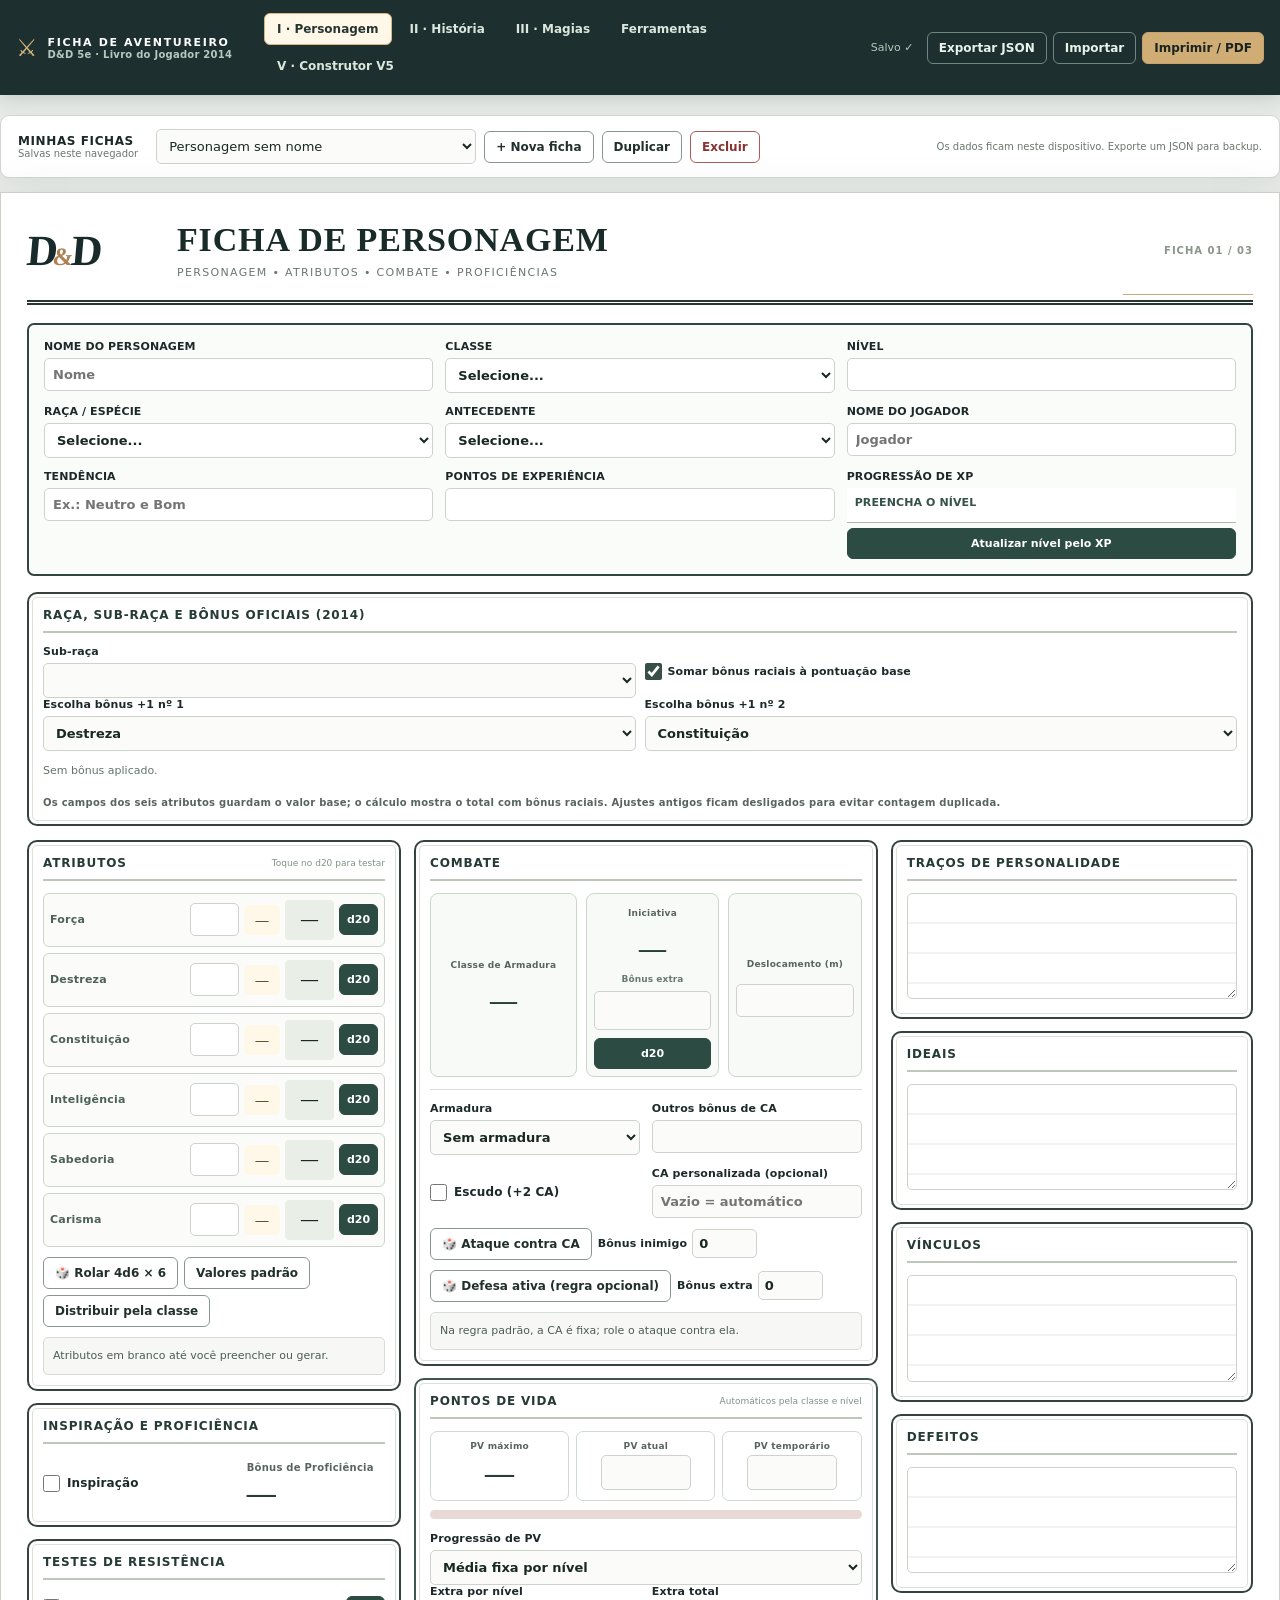
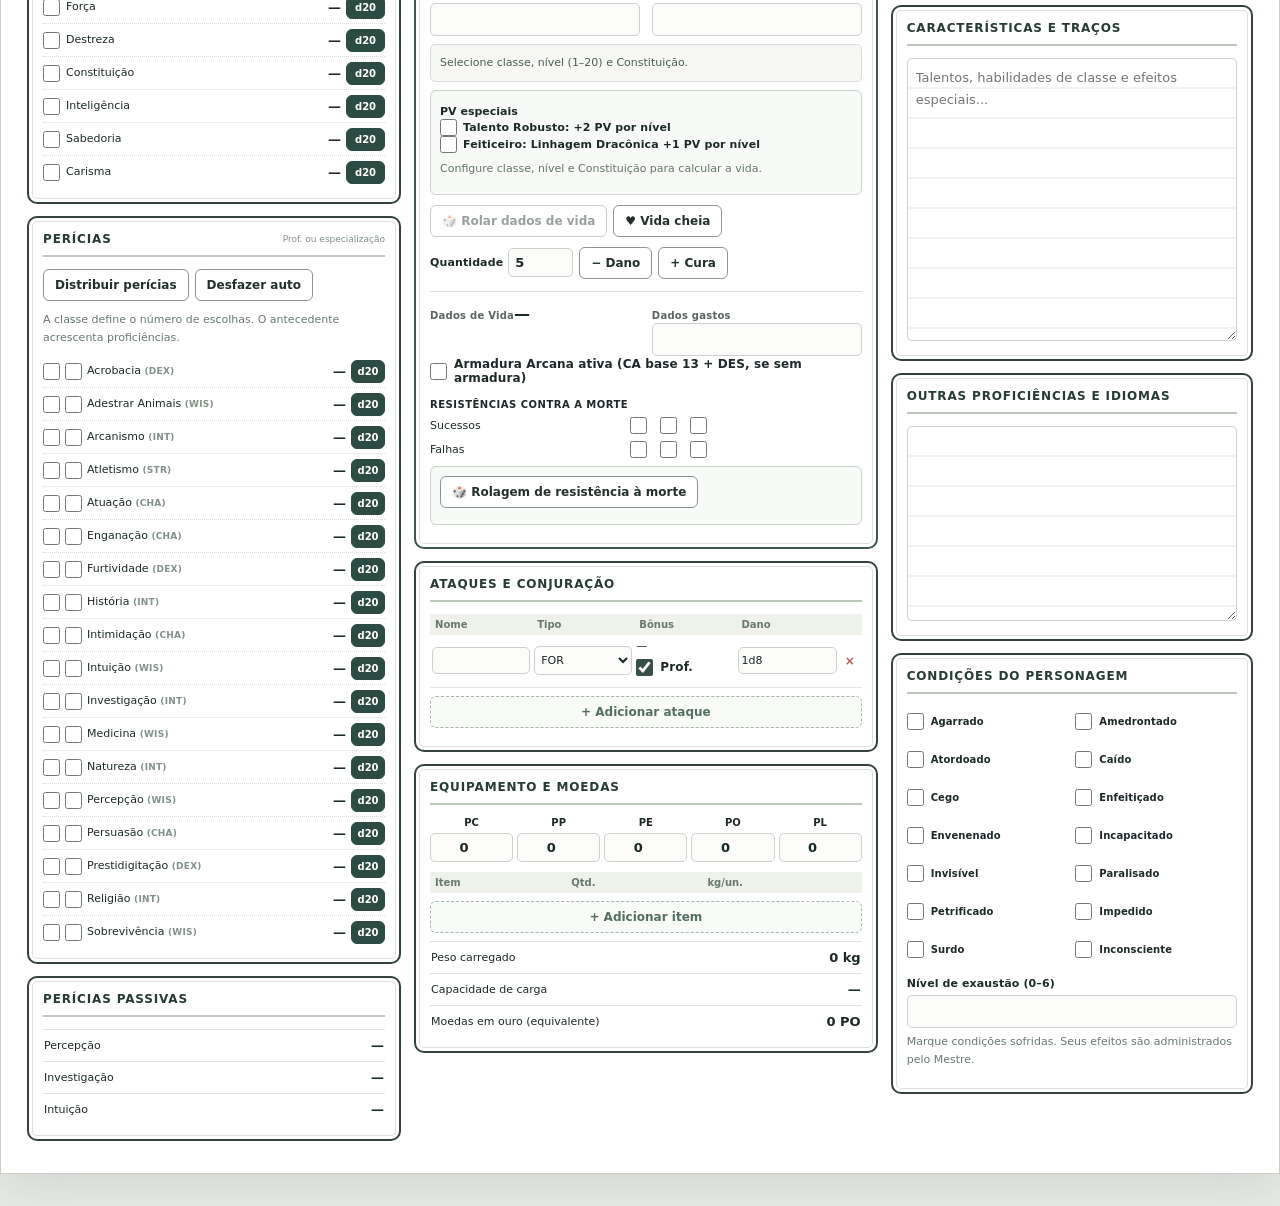
==== src/index.html @ d46cecc3 "feat(v5): integrate ten feature panels into existing 5e sheet" ====
<!doctype html>
<html lang="pt-BR">
<head>
<meta charset="utf-8"><meta name="viewport" content="width=device-width,initial-scale=1">
<meta name="theme-color" content="#1b2728"><title>Ficha D&D 5e · Edição Automática</title>
<link rel="stylesheet" href="style.css">
</head>
<body>
<header class="topbar no-print">
 <div class="brand"><span class="brand-mark">⚔</span><div><strong>FICHA DE AVENTUREIRO</strong><small>D&D 5e · Livro do Jogador 2014</small></div></div>
 <nav class="topnav" aria-label="Páginas da ficha"><button class="tab active" data-tab="sheet">I · Personagem</button><button class="tab" data-tab="story">II · História</button><button class="tab" data-tab="spells">III · Magias</button><button class="tab" data-tab="tools">Ferramentas</button></nav>
 <div class="toolbar"><span id="saveStatus" aria-live="polite">Pronto</span><button id="btnExport" class="outline">Exportar JSON</button><button id="btnImport" class="outline">Importar</button><button id="btnPrint" class="solid">Imprimir / PDF</button><input type="file" id="importFile" hidden accept=".json,application/json"></div>
</header>
<main>
<section class="workspace no-print" aria-label="Biblioteca de fichas">
 <div class="workspace-label"><b>MINHAS FICHAS</b><span>Salvas neste navegador</span></div>
 <select id="characterSelect" aria-label="Escolher personagem"></select>
 <button id="btnNew">+ Nova ficha</button><button id="btnDuplicate">Duplicar</button><button id="btnDelete" class="danger">Excluir</button>
 <span class="workspace-tip">Os dados ficam neste dispositivo. Exporte um JSON para backup.</span>
</section>
<section id="sheet" class="sheet-page active" aria-label="Ficha de personagem">
 <div class="sheet-heading"><div class="emblem">D<span>&</span>D</div><div class="heading-text"><h1>Ficha de Personagem</h1><p>Personagem • Atributos • Combate • Proficiências</p></div><div class="serial">FICHA 01 / 03</div></div>
 <div class="identity grid-3">
  <label>Nome do personagem<input data-field="name" id="name" placeholder="Nome"></label><label>Classe<select data-field="className" id="className"></select></label><label>Nível<input type="number" data-field="level" id="level" min="1" max="20"></label>
  <label>Raça / espécie<select data-field="race" id="race"></select></label><label>Antecedente<select data-field="background" id="background"></select></label><label>Nome do jogador<input data-field="player" id="player" placeholder="Jogador"></label>
  <label>Tendência<input data-field="alignment" id="alignment" placeholder="Ex.: Neutro e Bom"></label><label>Pontos de experiência<input type="number" id="xp" min="0" data-field="xp"></label><label>Progressão de XP<div class="readout" id="xpNext">—</div></label>
 </div>
 <div class="sheet-grid">
  <div class="sheet-col">
   <article class="panel"><h2>Atributos <span class="hint">Toque no d20 para testar</span></h2><div id="abilityList" class="abilities"></div>
    <div class="mini-tools"><button id="rollAll">🎲 Rolar 4d6 × 6</button><button id="standardArray">Valores padrão</button><button id="assignRolled">Distribuir pela classe</button></div>
    <div id="rolledResults" class="results" aria-live="polite">Atributos em branco até você preencher ou gerar.</div>
   </article>
   <article class="panel"><h2>Inspiração e Proficiência</h2><div class="inline-cards"><label class="checkbox-label"><input type="checkbox" id="inspiration" data-field="inspiration"> Inspiração</label><div><small>Bônus de Proficiência</small><output id="profBonus" class="big-num">—</output></div></div></article>
   <article class="panel"><h2>Testes de Resistência</h2><div id="saves" class="rows-list"></div></article>
   <article class="panel"><h2>Perícias <span class="hint">Prof. ou especialização</span></h2><div class="mini-tools"><button id="autoSkills">Distribuir perícias</button><button id="clearAutoSkills">Desfazer auto</button></div><p id="skillFeedback" class="helper">A classe define o número de escolhas. O antecedente acrescenta proficiências.</p><div id="skills" class="rows-list"></div></article>
   <article class="panel"><h2>Perícias Passivas</h2><div class="metric-line"><span>Percepção</span><strong id="passPerception">—</strong></div><div class="metric-line"><span>Investigação</span><strong id="passInvestigation">—</strong></div><div class="metric-line"><span>Intuição</span><strong id="passInsight">—</strong></div></article>
  </div>
  <div class="sheet-col">
   <article class="panel"><h2>Combate</h2><div class="combat-top"><div><small>Classe de Armadura</small><output id="acValue" class="hex-val">—</output></div><div><small>Iniciativa</small><output id="initiative" class="hex-val">—</output><label class="helper">Bônus extra<input type="number" id="initiativeExtra" data-field="initiativeExtra" value="0"></label><button class="tiny" id="rollInitiative">d20</button></div><div><small>Deslocamento (m)</small><input type="number" min="0" step="0.5" data-field="speed" id="speed"></div></div>
    <div class="divider"></div><div class="grid-2"><label>Armadura<select data-field="armor" id="armor"></select></label><label>Outros bônus de CA<input data-field="acExtra" id="acExtra" type="number"></label><label class="checkbox-label"><input type="checkbox" data-field="shield" id="shield"> Escudo (+2 CA)</label><label>CA personalizada (opcional)<input type="number" data-field="acOverride" id="acOverride" placeholder="Vazio = automático"></label></div>
    <div class="mini-tools"><button id="rollEnemyAttack">🎲 Ataque contra CA</button><label class="inline-field">Bônus inimigo<input id="enemyBonus" type="number" value="0"></label></div><div class="mini-tools"><button id="rollDefense">🎲 Defesa ativa (regra opcional)</button><label class="inline-field">Bônus extra<input id="defenseExtra" type="number" value="0"></label></div><div id="acResult" class="results">Na regra padrão, a CA é fixa; role o ataque contra ela.</div>
   </article>
   <article class="panel hp-panel"><h2>Pontos de Vida <span class="hint">Automáticos pela classe e nível</span></h2><div class="hp-grid"><div><small>PV máximo</small><output id="hpMax" class="big-num">—</output></div><div><small>PV atual</small><input data-field="hpCurrent" type="number" id="hpCurrent" min="0" class="big-input"></div><div><small>PV temporário</small><input data-field="hpTemp" type="number" id="hpTemp" min="0" class="big-input"></div></div><div class="hp-track"><div id="hpBar"></div></div>
    <label>Progressão de PV<select data-field="hpMethod" id="hpMethod"><option value="average">Média fixa por nível</option><option value="rolled">Rolagens dos Dados de Vida por nível</option></select></label><div class="grid-2"><label>Extra por nível<input type="number" data-field="hpPerLevel" id="hpPerLevel"></label><label>Extra total<input type="number" data-field="hpExtra" id="hpExtra"></label></div>
    <div id="hpFormula" class="results">Defina classe, nível e Constituição.</div><div class="mini-tools"><button id="rollHp">🎲 Rolar dados de vida</button><button id="restoreHp">♥ Vida cheia</button></div>
    <div class="mini-tools"><label class="inline-field">Quantidade<input id="damageAmount" type="number" min="1" value="5"></label><button id="damageBtn">− Dano</button><button id="healBtn">+ Cura</button></div>
    <div class="divider"></div><div class="grid-2"><div><small>Dados de Vida</small><strong id="hitDice">—</strong></div><div><small>Dados gastos</small><input data-field="hitDiceSpent" id="hitDiceSpent" type="number" min="0"></div></div>
    <label class="checkbox-label"><input id="mageArmor" type="checkbox" data-field="mageArmor"> Armadura Arcana ativa (CA base 13 + DES, se sem armadura)</label><h3>Resistências contra a morte</h3><div class="death-wrap"><span>Sucessos</span><div id="deathSuccess"></div><span>Falhas</span><div id="deathFailure"></div></div>
   </article>
   <article class="panel"><h2>Ataques e Conjuração</h2><table class="data-table"><thead><tr><th>Nome</th><th>Tipo</th><th>Bônus</th><th>Dano</th><th></th></tr></thead><tbody id="attacksBody"></tbody></table><button id="addAttack" class="add-row">+ Adicionar ataque</button></article>
   <article class="panel"><h2>Equipamento e Moedas</h2><div class="currency-grid" id="currencyFields"></div><table class="data-table"><thead><tr><th>Item</th><th>Qtd.</th><th>kg/un.</th><th></th></tr></thead><tbody id="itemsBody"></tbody></table><button id="addItem" class="add-row">+ Adicionar item</button><div class="metric-line"><span>Peso carregado</span><strong id="weightSummary">—</strong></div><div class="metric-line"><span>Capacidade de carga</span><strong id="carrySummary">—</strong></div><div class="metric-line"><span>Moedas em ouro (equivalente)</span><strong id="coinSummary">—</strong></div></article>
  </div>
  <div class="sheet-col">
   <article class="panel"><h2>Traços de Personalidade</h2><textarea rows="4" data-field="personality" id="personality"></textarea></article>
   <article class="panel"><h2>Ideais</h2><textarea rows="4" data-field="ideals" id="ideals"></textarea></article>
   <article class="panel"><h2>Vínculos</h2><textarea rows="4" data-field="bonds" id="bonds"></textarea></article>
   <article class="panel"><h2>Defeitos</h2><textarea rows="4" data-field="flaws" id="flaws"></textarea></article>
   <article class="panel"><h2>Características e Traços</h2><textarea data-field="traits" id="traits" rows="12" placeholder="Talentos, habilidades de classe e efeitos especiais..."></textarea></article>
   <article class="panel"><h2>Outras Proficiências e Idiomas</h2><textarea data-field="otherProfs" id="otherProfs" rows="8"></textarea></article>
   <article class="panel"><h2>Condições do Personagem</h2><div id="conditionList" class="conditions"></div><label>Nível de exaustão (0–6)<input type="number" id="exhaustion" data-field="exhaustion" min="0" max="6"></label><p class="helper">Marque condições sofridas. Seus efeitos são administrados pelo Mestre.</p></article>
  </div>
 </div>
</section>
<section id="story" class="sheet-page" aria-label="História e aparência"><div class="sheet-heading"><div class="emblem">D<span>&</span>D</div><div class="heading-text"><h1>História do Personagem</h1><p>Segunda página da ficha • Identidade e trajetória</p></div><div class="serial">FICHA 02 / 03</div></div><div class="grid-3 identity"><label>Idade<input data-field="age"></label><label>Altura<input data-field="height"></label><label>Peso<input data-field="weight"></label><label>Olhos<input data-field="eyes"></label><label>Pele<input data-field="skin"></label><label>Cabelo<input data-field="hair"></label></div><div class="story-grid"><article class="panel"><h2>Aparência</h2><textarea rows="13" data-field="appearance" placeholder="Descreva seu personagem..."></textarea></article><article class="panel"><h2>Aliados e Organizações</h2><textarea rows="13" data-field="allies"></textarea></article><article class="panel wide"><h2>História do Personagem</h2><textarea rows="15" data-field="history"></textarea></article><article class="panel"><h2>Características Adicionais</h2><textarea rows="12" data-field="features"></textarea></article><article class="panel"><h2>Tesouros e Objetivos</h2><textarea rows="12" data-field="treasure"></textarea></article></div></section>
<section id="spells" class="sheet-page" aria-label="Magias"><div class="sheet-heading"><div class="emblem">D<span>&</span>D</div><div class="heading-text"><h1>Ficha de Conjuração</h1><p>Terceira página • Truques e magias de níveis 1 a 9</p></div><div class="serial">FICHA 03 / 03</div></div><article class="panel"><div class="spell-info"><label>Classe conjuradora<select data-field="castClass" id="castClass"></select></label><label>Atributo de conjuração<select data-field="castAbility" id="castAbility"><option value="">Selecione...</option><option value="int">Inteligência</option><option value="wis">Sabedoria</option><option value="cha">Carisma</option></select></label><div><small>CD de resistência</small><output id="spellDC" class="big-num">—</output></div><div><small>Bônus de ataque mágico</small><output id="spellAttack" class="big-num">—</output></div><label>Progressão de espaços<select id="spellProgression" data-field="spellProgression"><option value="auto">Automática</option><option value="full">Conjurador completo</option><option value="half">Meio conjurador</option><option value="third">Um terço</option><option value="pact">Pacto (bruxo)</option><option value="none">Sem espaços</option></select></label></div><p class="helper" id="spellNote">Os espaços são calculados conforme a classe escolhida. Multiclasse requer ajustes do Mestre.</p></article><div id="spellList" class="spells-grid"></div><article class="panel no-break"><h2>Mana opcional (regra da mesa)</h2><p class="helper">O D&D 5e padrão usa espaços de magia, não mana. Este controle não modifica os espaços acima.</p><div class="grid-3"><label>Mana máxima<input type="number" data-field="manaMax" id="manaMax" min="0"></label><label>Mana gasta<input type="number" data-field="manaUsed" id="manaUsed" min="0"></label><div><small>Restante</small><output id="manaLeft" class="big-num">—</output></div></div></article></section>
<section id="tools" class="sheet-page tools-page" aria-label="Ferramentas"><div class="sheet-heading"><div class="emblem">D<span>&</span>D</div><div class="heading-text"><h1>Ferramentas da Mesa</h1><p>Criação, descansos, rolagens e utilidades</p></div><div class="serial">EXTRAS</div></div><div class="story-grid"><article class="panel"><h2>Distribuição por 27 Pontos <span class="new-tag">NOVO</span></h2><p class="helper">Valores entre 8 e 15, antes dos aumentos raciais. Distribua 27 pontos e aplique na ficha.</p><div id="pointBuy" class="pointbuy-grid"></div><div class="metric-line"><span>Pontos restantes</span><strong id="pointRemaining">27</strong></div><div class="mini-tools"><button id="pointApply">Aplicar atributos</button><button id="pointReset">Reiniciar distribuição</button></div><div id="pointFeedback" class="results">Escolha os valores antes de aplicar.</div></article>
 <article class="panel"><h2>Descansos <span class="new-tag">NOVO</span></h2><p class="helper">Descanso curto: gaste dados de vida para recuperar PV. Descanso longo: restaura PV, recupera até metade dos dados de vida (mín. 1) e espaços de magia.</p><label>Dados de vida a gastar no descanso curto<input id="restDiceCount" type="number" min="1" value="1"></label><div class="mini-tools"><button id="shortRest">Descanso curto</button><button id="longRest">Descanso longo</button></div><div class="results" id="restResult">Sem descanso registrado.</div></article>
 <article class="panel"><h2>Rolador de Dados</h2><label>Expressão (ex.: 2d8+3, 4d6kh3, 1d20-1)<input id="diceInput" value="1d20" placeholder="2d6+3"></label><div class="mini-tools"><button id="rollDice">🎲 Rolar</button><button id="clearLog">Limpar histórico</button></div><div class="results" id="diceResult">Faça uma rolagem.</div><div id="rollLog" class="roll-log"></div></article>
 <article class="panel"><h2>Controle de Recursos</h2><p class="helper">Controle manual de recursos próprios da classe, como fúria, pontos de ki ou dados de superioridade.</p><label>Nome do recurso<input data-field="resourceName" placeholder="Ex.: Fúria"></label><div class="grid-2"><label>Máximo<input type="number" min="0" data-field="resourceMax"></label><label>Usados<input type="number" min="0" data-field="resourceUsed"></label></div><div class="metric-line"><span>Restante</span><strong id="resourceRemaining">—</strong></div></article>
 <article class="panel"><h2>Ferramentas do Mestre</h2><p class="helper">Gerador simples de NPC e estimativa de encontros; não substitui as tabelas oficiais de XP ajustada.</p><button id="genNpc">Gerar NPC</button><div id="npcResult" class="results">Um personagem aleatório aparecerá aqui.</div><div class="grid-3"><label>Nível médio<input type="number" id="partyLevel" min="1" max="20"></label><label>Personagens<input type="number" id="partySize" min="1"></label><label>XP dos monstros<input type="number" id="encXP" min="0"></label></div><button id="estimateEncounter">Estimativa simples</button><div id="encResult" class="results">Preencha os dados do encontro.</div></article>
 <article class="panel"><h2>Ajuda, Arquivos e Segurança</h2><p class="helper">Sem servidor, cadastro ou chaves de API. Salve o arquivo HTML e abra em qualquer navegador. Faça backup em JSON, pois dados locais podem ser apagados pelo navegador.</p><button id="resetCurrent" class="danger">Limpar ficha atual</button><div class="results" id="helpStatus">Compatível com arquivo JSON antigo quando possível; revise os campos importados.</div></article></div></section>
</main>
<div class="toast" id="toast" aria-live="polite"></div>
<script src="rules2014.js"></script>
<script src="app.js"></script>
<script src="v5.js"></script>
</body>
</html>
---- src/style.css ----
:root{--ink:#1d2929;--muted:#677472;--gold:#c6a879;--border:#c9cfcb;--paper:#fff;--background:#e7eae6;--accent:#263f3b;--red:#873f3a;--radius:8px}
*{box-sizing:border-box}html{font-family:system-ui,-apple-system,"Segoe UI",sans-serif;color:var(--ink);scroll-behavior:smooth}body{margin:0;background:var(--background)}button,input,select,textarea{font:inherit}button{cursor:pointer;transition:background .15s,transform .1s;border:1px solid #8b9691;background:#fff;color:#22302d;border-radius:6px;padding:8px 11px;font-size:12px;font-weight:700}button:hover{background:#f1f5ee}button:active{transform:scale(.98)}button:focus-visible,input:focus-visible,select:focus-visible,textarea:focus-visible{outline:2px solid #bb8848;outline-offset:1px}button:disabled{opacity:.45;cursor:not-allowed}.danger{border-color:#aa5c5b;color:#863432}.danger:hover{background:#f9e8e6}.solid{background:#d0ad74;border-color:#c6a36d;color:#182322}.solid:hover{background:#e5c18e}.outline{background:transparent;color:#e8f3ea;border-color:#718681}.outline:hover{background:#425650}input,select,textarea{border:1px solid #cdd3cc;border-radius:5px;background:#fbfcfa;color:#192823;padding:8px;min-width:0;width:100%;font-size:13px}input[type=checkbox]{width:17px;height:17px;accent-color:#384e47;margin:0;flex:none}input[type=number]{font-variant-numeric:tabular-nums}textarea{resize:vertical;line-height:1.7;background:repeating-linear-gradient(to bottom,#fff,#fff 28px,#e5e8e3 29px,#fff 30px)}label{display:flex;flex-direction:column;gap:5px;font-size:11px;font-weight:800;letter-spacing:.01em;min-width:0}small{font:600 10px system-ui;letter-spacing:.025em;color:#59645f}.topbar{background:#1d302f;display:flex;align-items:center;flex-wrap:wrap;gap:12px 18px;color:#fff;padding:13px max(16px,calc((100vw - 1520px)/2));box-shadow:0 4px 18px #1d302f29}.brand{display:flex;align-items:center;gap:10px;min-width:230px}.brand-mark{font-size:24px;color:#d4b57c}.brand strong{display:block;font-size:11px;letter-spacing:.15em}.brand small{color:#b7c7c0;font-size:10px;display:block}.topnav{display:flex;flex-wrap:wrap;gap:5px;flex:1}.topnav button{color:#dce7dd;border:1px solid transparent;background:transparent;padding:8px 12px;font-size:12px}.topnav button:hover{background:#3b5149}.topnav button.active{background:#fff8e9;color:#263531;border-color:#d8b581}.toolbar{display:flex;align-items:center;gap:6px;flex-wrap:wrap}.toolbar #saveStatus{font:11px system-ui;color:#b7cabe;padding-right:4px;min-width:50px}.workspace{margin:20px auto 14px;padding:13px 17px;max-width:1490px;display:flex;align-items:center;flex-wrap:wrap;gap:8px;background:#fff;border:1px solid #d1d6d0;border-radius:9px;box-shadow:0 3px 12px #22302a0a}.workspace-label{display:flex;flex-direction:column;margin-right:10px}.workspace-label b{font-size:12px;letter-spacing:.05em}.workspace-label span,.workspace-tip{color:#6a776e;font-size:10px}.workspace select{width:auto;min-width:190px;max-width:320px;flex:1}.workspace-tip{margin-left:auto}.sheet-page{display:none;max-width:1490px;margin:0 auto 32px;padding:24px 26px 32px;background:var(--paper);border:1px solid #cbd0c8;box-shadow:0 10px 45px #32443720;min-height:720px}.sheet-page.active{display:block}.sheet-heading{display:flex;align-items:center;gap:18px;border-bottom:5px double #283731;padding:1px 0 18px;margin-bottom:18px;min-height:88px;position:relative}.sheet-heading:after{content:'';position:absolute;right:0;bottom:5px;width:130px;height:1px;background:#c2aa7f}.emblem{font-family:Georgia,serif;min-width:132px;color:#182b2a;font-weight:900;font-size:43px;line-height:1;letter-spacing:-.11em;transform:skew(-5deg)}.emblem span{color:#ad8152;font-size:25px;margin-right:2px}.heading-text{flex:1}.sheet-heading h1{font:800 clamp(22px,2.9vw,34px)/1.1 Georgia,serif;color:#192b28;text-transform:uppercase;letter-spacing:.025em;margin:0}.sheet-heading p{font-size:11px;letter-spacing:.12em;text-transform:uppercase;color:#6c776f;margin:7px 0 0}.serial{color:#8a958b;font:800 10px system-ui;letter-spacing:.1em}.grid-2,.grid-3{display:grid;gap:12px;grid-template-columns:repeat(2,minmax(0,1fr))}.grid-3{grid-template-columns:repeat(3,minmax(0,1fr))}.identity{padding:15px;border:2px solid #334541;border-radius:7px;background:#fafcf9;margin-bottom:16px;grid-auto-rows:auto}.identity label{font-weight:800;text-transform:uppercase}.identity input,.identity select{background:#fff}.readout{min-height:35px;padding:8px;color:#36514a;border-bottom:1px solid #a9b9aa;background:#fff;font-weight:650}.sheet-grid{display:grid;grid-template-columns:minmax(0,.96fr) minmax(0,1.19fr) minmax(0,.93fr);gap:13px;align-items:start}.sheet-col{display:flex;flex-direction:column;gap:12px;min-width:0}.panel{border:2px solid #35423e;border-radius:10px;padding:14px;min-width:0;background:#fff;box-shadow:inset 0 0 0 3px #fff,inset 0 0 0 4px #dce0d8}.panel>h2{display:flex;justify-content:space-between;gap:8px;align-items:center;text-transform:uppercase;letter-spacing:.07em;color:#263a36;border-bottom:2px solid #bdc7bc;padding:0 0 9px;font-size:12px;font-weight:850;margin:0 0 12px}.hint{font:500 9px system-ui;color:#819087;text-transform:none;letter-spacing:0}.helper{font-size:11px;line-height:1.6;color:#697970;margin:5px 0 10px}.abilities{display:grid;gap:6px}.ability-row{display:grid;grid-template-columns:minmax(76px,1fr) 54px 55px 42px;gap:5px;align-items:center;border:1px solid #cdd4cc;border-radius:6px;padding:6px;background:#fbfcfa}.ability-row label{color:#4d6157;font-size:11px;letter-spacing:.02em}.ability-row input{text-align:center;font-weight:800;font-size:18px;background:#fff;padding:5px 2px}.ability-mod{font:850 17px Georgia,serif;background:#e9eee7;padding:10px 2px;text-align:center;border-radius:4px}.tiny{padding:8px 6px;font-size:11px;background:#2c4b42;color:#fff;border-color:#2c4b42;max-width:100%;min-width:0}.tiny:hover{background:#466b5e}.mini-tools{display:flex;flex-wrap:wrap;gap:6px;margin:10px 0}.results{background:#f7f8f5;border:1px solid #d7dcd4;border-radius:5px;padding:9px;margin:8px 0 0;min-height:32px;color:#4b5d52;font-size:11px;line-height:1.65;overflow-wrap:anywhere}.readout,.results{font-variant-numeric:tabular-nums}.inline-cards{display:grid;grid-template-columns:1.4fr 1fr;gap:10px;align-items:center}.checkbox-label{flex-direction:row;align-items:center;gap:7px;font-size:12px;min-height:31px}.big-num{display:block;font:800 29px Georgia,serif;color:#263e37;line-height:1.25}.rows-list{display:flex;flex-direction:column;gap:1px}.list-row{display:grid;grid-template-columns:18px minmax(75px,1fr) 45px 39px;gap:5px;align-items:center;padding:4px 0;border-bottom:1px dotted #d4dcd2}.list-row:last-child{border-bottom:none}.list-row span{font-size:11px;line-height:1.15}.list-row span small{font-size:9px;color:#819188}.list-row output{font:800 13px system-ui;text-align:right}.list-row button{padding:5px 0;font-size:10px}.list-row.skill-row{grid-template-columns:17px 17px minmax(67px,1fr) 43px 34px}.metric-line{display:flex;justify-content:space-between;align-items:center;gap:8px;border-top:1px solid #e1e5df;padding:8px 1px;font-size:11px}.metric-line strong{font-size:13px}.combat-top{display:grid;grid-template-columns:1.1fr 1fr 1fr;gap:9px}.combat-top>div{text-align:center;display:flex;flex-direction:column;align-items:stretch;justify-content:center;gap:8px;background:#f8faf8;border:1px solid #cbd6cc;border-radius:8px;padding:7px}.combat-top small{font-size:9px;font-weight:750;min-height:24px;display:grid;place-content:center}.hex-val{font:800 27px Georgia,serif;color:#263f39}.divider{height:1px;background:#d9dfd8;margin:12px 0}.inline-field{display:flex;flex-direction:row;align-items:center;gap:5px}.inline-field input{width:65px;max-width:65px;padding:6px}.hp-panel{border-color:#3f5750}.hp-grid{display:grid;grid-template-columns:1fr 1fr 1fr;gap:7px}.hp-grid>div{display:flex;align-items:center;flex-direction:column;padding:9px 4px;border:1px solid #d0d9d2;border-radius:7px;gap:4px;text-align:center}.hp-grid small{font-size:9px}.big-input{font:800 24px Georgia,serif;text-align:center;max-width:90px;padding:3px}.hp-track{height:9px;background:#e8d8d6;border-radius:8px;margin:9px 0 13px;overflow:hidden}.hp-track>div{background:#427567;height:100%;width:0;transition:width .18s}.hp-panel h3{font-size:10px;letter-spacing:.05em;text-transform:uppercase;margin:12px 0 7px}.death-wrap{display:grid;grid-template-columns:1fr 1.2fr;gap:7px;align-items:center;font-size:11px}.death-wrap>div{display:flex;gap:13px}.data-table{width:100%;border-collapse:collapse;table-layout:fixed;font-size:11px}.data-table th{color:#69786e;background:#eef2eb;font-size:10px;text-align:left;padding:5px}.data-table td{padding:4px 2px;border-bottom:1px solid #e2e7e1}.data-table input,.data-table select{font-size:11px;padding:6px 2px}.data-table th:nth-last-child(1){width:23px}.data-table button{padding:4px;border:0;background:none;color:#b35b55}.add-row{width:100%;border:1px dashed #a6b8ac;color:#536f61;background:#f9fbf8;margin:8px 0}.currency-grid{display:grid;grid-template-columns:repeat(5,minmax(0,1fr));gap:4px;margin-bottom:10px}.currency-grid label{text-align:center;font-size:10px}.currency-grid input{text-align:center;padding:6px 0}.conditions{display:grid;grid-template-columns:repeat(2,minmax(0,1fr));gap:7px;margin-bottom:12px}.conditions label{font-size:10px;font-weight:650;text-transform:none}.story-grid,.spells-grid{display:grid;grid-template-columns:repeat(2,minmax(0,1fr));gap:13px}.story-grid .wide{grid-column:1/-1}.story-grid textarea{min-height:220px}.story-grid .wide textarea{min-height:270px}.spell-info{display:grid;grid-template-columns:1.4fr 1.1fr repeat(2,.85fr) 1.1fr;gap:10px;align-items:center}.spells-grid{grid-template-columns:repeat(3,minmax(0,1fr));margin:15px 0}.spell-level{border:2px solid #35443d;border-radius:9px;min-height:230px;padding:12px;box-shadow:inset 0 0 0 3px #fff,inset 0 0 0 4px #e1e6db}.spell-level h2{font:800 14px Georgia,serif;text-transform:uppercase;margin:0 0 8px;display:flex;align-items:center;gap:8px}.spell-level h2 span{display:grid;place-content:center;border:2px double #405148;width:32px;height:32px;transform:rotate(-6deg)}.spell-level textarea{width:100%;min-height:160px}.spell-level .slot-row{display:grid;grid-template-columns:1fr 65px 65px;gap:8px;align-items:center;margin-bottom:9px;font-size:10px}.spell-level .slot-row input{padding:6px;text-align:center}.tools-page{max-width:1200px}.new-tag{font-size:9px;color:#8e6227;letter-spacing:.05em;padding:3px 5px;background:#fff5e4;border-radius:4px}.pointbuy-grid{display:grid;grid-template-columns:repeat(3,minmax(0,1fr));gap:7px;margin:10px 0}.pointbuy-row{display:flex;flex-direction:column;gap:5px;padding:7px;border:1px solid #d6ded5;border-radius:6px}.pointbuy-row small{font-size:9px}.pointbuy-row select{padding:5px}.roll-log{margin-top:10px;max-height:185px;overflow:auto}.roll-log p{margin:2px 0;padding:5px;border-bottom:1px solid #edf0e9;font-size:10px}.toast{position:fixed;bottom:22px;right:22px;background:#233b35;color:#fff;padding:11px 16px;border-radius:7px;box-shadow:0 9px 30px #1c2d2580;opacity:0;pointer-events:none;transform:translateY(12px);transition:opacity .2s,transform .2s;font-size:12px;z-index:40;max-width:90vw}.toast.show{opacity:1;transform:translateY(0)}
@media(max-width:1200px){.topbar{padding:12px 15px}.sheet-grid{grid-template-columns:minmax(0,1fr) minmax(0,1fr)}.sheet-grid>.sheet-col:last-child{grid-column:1/-1;display:grid;grid-template-columns:repeat(2,minmax(0,1fr))}.sheet-grid>.sheet-col:last-child>.panel{height:100%}.spell-info{grid-template-columns:repeat(3,minmax(0,1fr))}.spells-grid{grid-template-columns:repeat(2,minmax(0,1fr))}}
@media(max-width:750px){.sheet-page{padding:12px 10px}.sheet-grid,.story-grid{grid-template-columns:1fr}.sheet-grid>.sheet-col:last-child{grid-column:auto;display:flex}.identity{grid-template-columns:repeat(2,minmax(0,1fr))}.spell-info{grid-template-columns:repeat(2,minmax(0,1fr))}.spells-grid{grid-template-columns:1fr}.sheet-heading{gap:10px}.sheet-heading h1{font-size:21px}.emblem{min-width:68px;font-size:30px}.emblem span{font-size:18px}.serial{display:none}.story-grid .wide{grid-column:auto}.workspace-tip{width:100%}.topbar .toolbar{width:100%}}
@media(max-width:400px){.identity{grid-template-columns:1fr}.brand{min-width:auto}.combat-top{gap:4px}.panel{padding:10px}.ability-row{grid-template-columns:minmax(73px,1fr) 44px 47px 38px}.pointbuy-grid{grid-template-columns:repeat(2,minmax(0,1fr))}}
@media print{@page{size:A4 portrait;margin:8mm}html,body{margin:0;background:#fff;color:#111;font-family:Arial,sans-serif}.no-print,.topbar,.workspace,.toast,button,.mini-tools,.results,.helper,.hint{display:none!important}.sheet-page,.sheet-page.active{display:block!important;max-width:none;margin:0;padding:0;border:0;box-shadow:none;min-height:0;break-after:page;page-break-after:always}.sheet-page:last-of-type{display:none!important}.sheet-heading{margin:0 0 8px;padding:0 0 8px;min-height:55px}.sheet-heading h1{font-size:20px}.sheet-heading p{font-size:8px}.emblem{font-size:30px;min-width:80px}.serial{display:block;font-size:8px}.identity{gap:4px;padding:5px;margin-bottom:6px}.identity label{font-size:8px}.identity input,.identity select{font-size:9px;padding:4px;border:0;border-bottom:1px solid #ccc}.sheet-grid{grid-template-columns:1fr 1.15fr .93fr;gap:5px}.sheet-grid>.sheet-col:last-child{display:flex;grid-column:auto}.sheet-col{gap:5px}.panel{padding:6px;border:1.4px solid #333;break-inside:avoid;box-shadow:none}.panel h2{font-size:8px;margin:0 0 4px;padding-bottom:4px}.panel h3{font-size:7px}.ability-row{grid-template-columns:1fr 30px 27px;gap:2px;padding:1px}.ability-row button{display:none}.ability-row label{font-size:8px}.ability-row input{font-size:10px;padding:2px}.ability-mod{font-size:11px;padding:3px}.list-row{grid-template-columns:12px 1fr 18px 0;gap:3px;padding:1px}.list-row.skill-row{grid-template-columns:12px 12px 1fr 18px 0}.list-row span{font-size:7px}.list-row span small{font-size:6px}.list-row output{font-size:9px}.combat-top small{font-size:7px}.hex-val{font-size:16px}.hp-grid small{font-size:7px}.big-num{font-size:16px}.big-input{font-size:14px}.panel input,.panel select,.panel textarea,.panel label{font-size:8px;padding:2px}.panel textarea{line-height:1.4}.sheet-grid .panel textarea{min-height:60px;max-height:95px}.checkbox-label{font-size:7px}.death-wrap{font-size:8px}.death-wrap input{width:10px;height:10px}.data-table th,.data-table td,.data-table input{font-size:7px;padding:2px}.currency-grid{gap:1px}.currency-grid label{font-size:7px}.metric-line{padding:3px;font-size:8px}.metric-line strong{font-size:9px}.conditions{gap:2px}.conditions label{font-size:7px}.spell-info{grid-template-columns:repeat(5,1fr)}.spells-grid{grid-template-columns:repeat(3,1fr);gap:5px;margin:7px 0}.spell-level{min-height:180px;padding:4px;break-inside:avoid}.spell-level h2{font-size:9px}.spell-level textarea{min-height:115px}.spell-level .slot-row{grid-template-columns:1fr 27px 27px;gap:2px;font-size:7px}.story-grid{grid-template-columns:repeat(2,1fr);gap:5px}.story-grid .wide{grid-column:1/-1}.story-grid textarea{min-height:170px}.story-grid .wide textarea{min-height:210px}.pointbuy-grid{display:none}#hpFormula,#hpBreakdown,#hpActionInfo{display:none!important}#tools{display:none!important}}

.ability-row{grid-template-columns:minmax(76px,1fr) 49px 36px 49px 39px}.ability-score{border-radius:5px;background:#fff8e8;padding:7px 1px;text-align:center;font:bold 13px Georgia,serif;color:#493a1f}.combat-top .helper{margin:0;font-size:9px}@media(max-width:400px){.ability-row{grid-template-columns:minmax(68px,1fr) 41px 30px 43px 35px}}@media print{.ability-row{grid-template-columns:1fr 24px 20px 27px}.ability-score{font-size:9px;padding:2px}.combat-top .helper{display:none}}
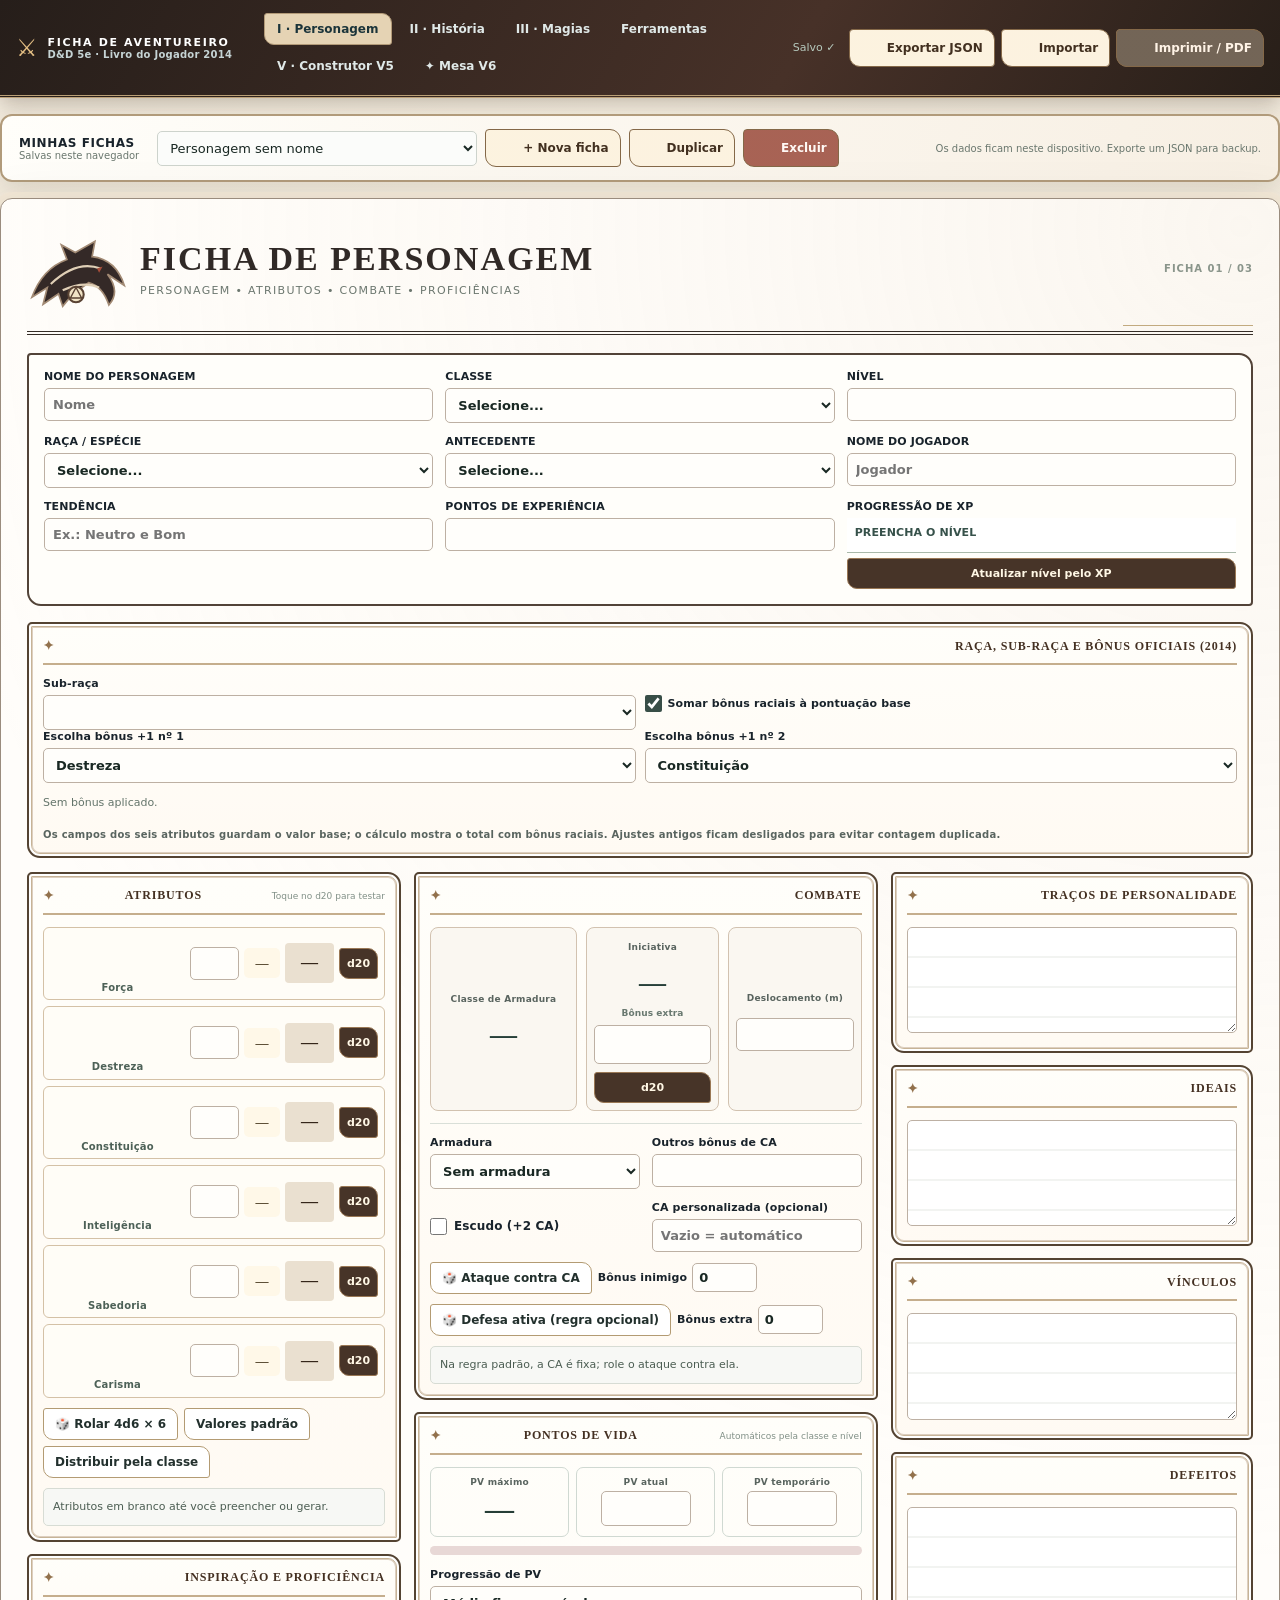
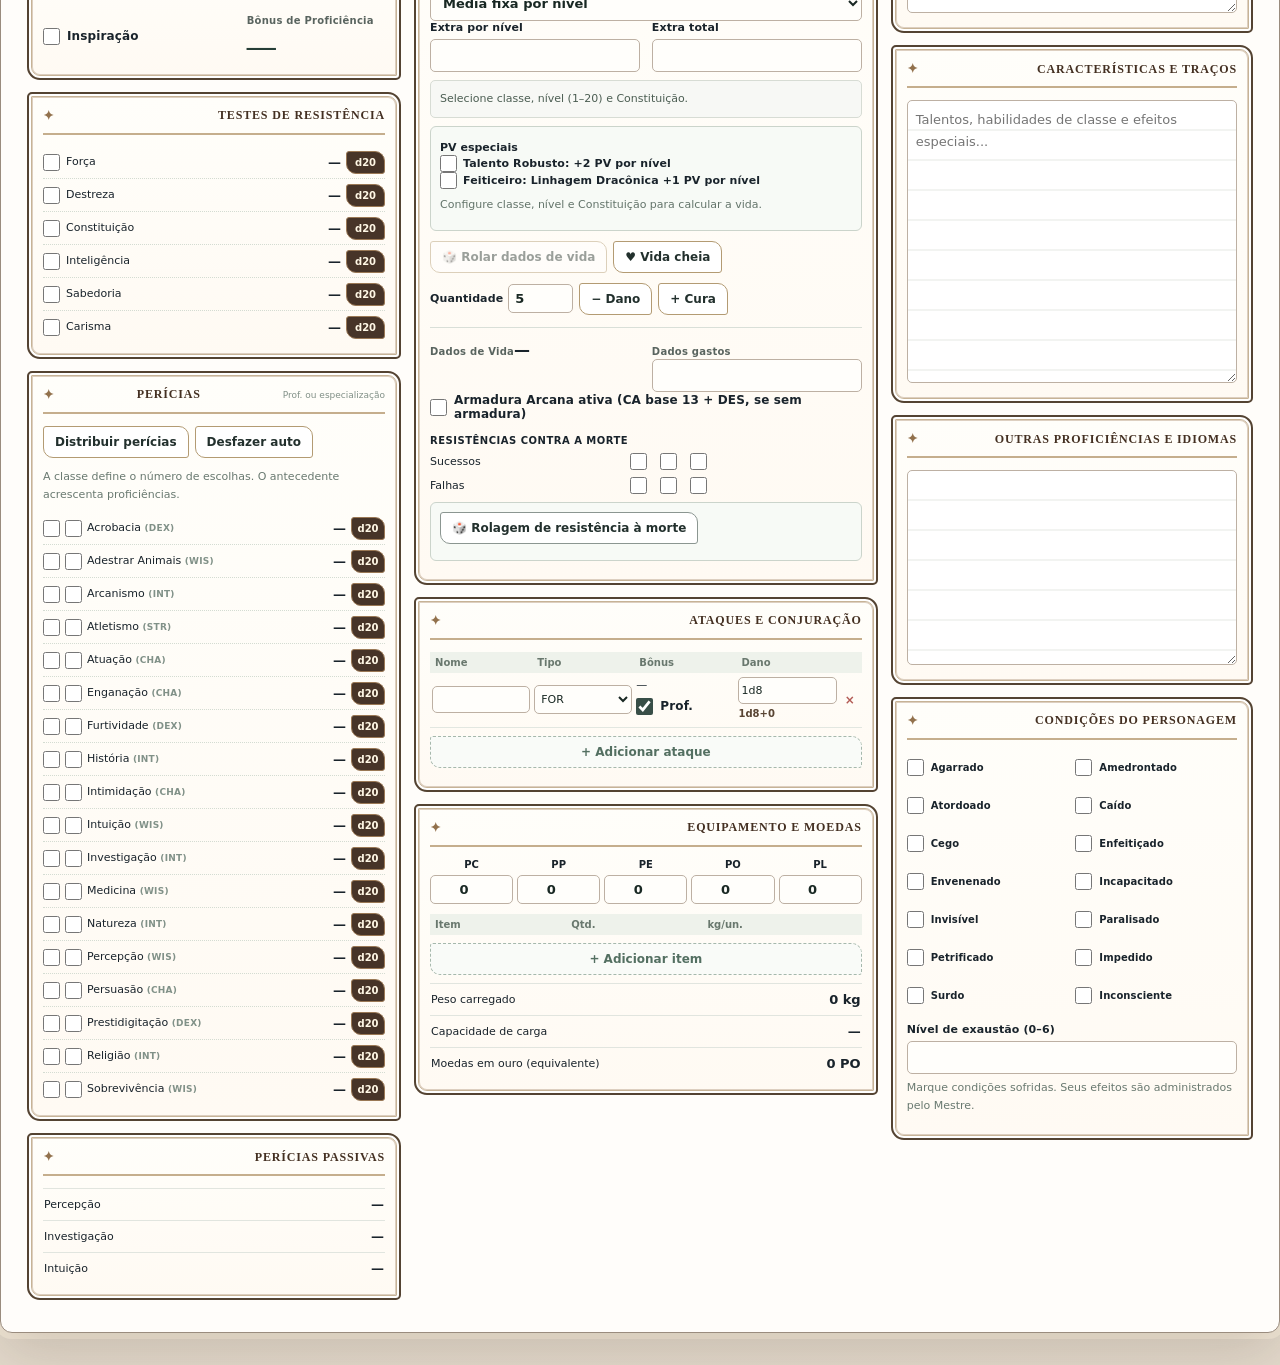
==== commit 009eddb3: "feat(ui): connect generated image assets without changing character rules" ====
--- a/src/index.html
+++ b/src/index.html
@@ -4,6 +4,9 @@
 <meta charset="utf-8"><meta name="viewport" content="width=device-width,initial-scale=1">
 <meta name="theme-color" content="#1b2728"><title>Ficha D&D 5e · Edição Automática</title>
 <link rel="stylesheet" href="style.css">
+<link rel="stylesheet" href="v6.css">
+<link rel="manifest" href="../manifest.webmanifest">
+<link rel="stylesheet" href="../assets/ui/theme-ai.css" media="screen">
 </head>
 <body>
 <header class="topbar no-print">
@@ -75,5 +78,6 @@
 <script src="rules2014.js"></script>
 <script src="app.js"></script>
 <script src="v5.js"></script>
+<script src="v6.js"></script>
 </body>
 </html>
--- a/src/style.css
+++ b/src/style.css
@@ -5,4 +5,72 @@
 @media(max-width:400px){.identity{grid-template-columns:1fr}.brand{min-width:auto}.combat-top{gap:4px}.panel{padding:10px}.ability-row{grid-template-columns:minmax(73px,1fr) 44px 47px 38px}.pointbuy-grid{grid-template-columns:repeat(2,minmax(0,1fr))}}
 @media print{@page{size:A4 portrait;margin:8mm}html,body{margin:0;background:#fff;color:#111;font-family:Arial,sans-serif}.no-print,.topbar,.workspace,.toast,button,.mini-tools,.results,.helper,.hint{display:none!important}.sheet-page,.sheet-page.active{display:block!important;max-width:none;margin:0;padding:0;border:0;box-shadow:none;min-height:0;break-after:page;page-break-after:always}.sheet-page:last-of-type{display:none!important}.sheet-heading{margin:0 0 8px;padding:0 0 8px;min-height:55px}.sheet-heading h1{font-size:20px}.sheet-heading p{font-size:8px}.emblem{font-size:30px;min-width:80px}.serial{display:block;font-size:8px}.identity{gap:4px;padding:5px;margin-bottom:6px}.identity label{font-size:8px}.identity input,.identity select{font-size:9px;padding:4px;border:0;border-bottom:1px solid #ccc}.sheet-grid{grid-template-columns:1fr 1.15fr .93fr;gap:5px}.sheet-grid>.sheet-col:last-child{display:flex;grid-column:auto}.sheet-col{gap:5px}.panel{padding:6px;border:1.4px solid #333;break-inside:avoid;box-shadow:none}.panel h2{font-size:8px;margin:0 0 4px;padding-bottom:4px}.panel h3{font-size:7px}.ability-row{grid-template-columns:1fr 30px 27px;gap:2px;padding:1px}.ability-row button{display:none}.ability-row label{font-size:8px}.ability-row input{font-size:10px;padding:2px}.ability-mod{font-size:11px;padding:3px}.list-row{grid-template-columns:12px 1fr 18px 0;gap:3px;padding:1px}.list-row.skill-row{grid-template-columns:12px 12px 1fr 18px 0}.list-row span{font-size:7px}.list-row span small{font-size:6px}.list-row output{font-size:9px}.combat-top small{font-size:7px}.hex-val{font-size:16px}.hp-grid small{font-size:7px}.big-num{font-size:16px}.big-input{font-size:14px}.panel input,.panel select,.panel textarea,.panel label{font-size:8px;padding:2px}.panel textarea{line-height:1.4}.sheet-grid .panel textarea{min-height:60px;max-height:95px}.checkbox-label{font-size:7px}.death-wrap{font-size:8px}.death-wrap input{width:10px;height:10px}.data-table th,.data-table td,.data-table input{font-size:7px;padding:2px}.currency-grid{gap:1px}.currency-grid label{font-size:7px}.metric-line{padding:3px;font-size:8px}.metric-line strong{font-size:9px}.conditions{gap:2px}.conditions label{font-size:7px}.spell-info{grid-template-columns:repeat(5,1fr)}.spells-grid{grid-template-columns:repeat(3,1fr);gap:5px;margin:7px 0}.spell-level{min-height:180px;padding:4px;break-inside:avoid}.spell-level h2{font-size:9px}.spell-level textarea{min-height:115px}.spell-level .slot-row{grid-template-columns:1fr 27px 27px;gap:2px;font-size:7px}.story-grid{grid-template-columns:repeat(2,1fr);gap:5px}.story-grid .wide{grid-column:1/-1}.story-grid textarea{min-height:170px}.story-grid .wide textarea{min-height:210px}.pointbuy-grid{display:none}#hpFormula,#hpBreakdown,#hpActionInfo{display:none!important}#tools{display:none!important}}
 
-.ability-row{grid-template-columns:minmax(76px,1fr) 49px 36px 49px 39px}.ability-score{border-radius:5px;background:#fff8e8;padding:7px 1px;text-align:center;font:bold 13px Georgia,serif;color:#493a1f}.combat-top .helper{margin:0;font-size:9px}@media(max-width:400px){.ability-row{grid-template-columns:minmax(68px,1fr) 41px 30px 43px 35px}}@media print{.ability-row{grid-template-columns:1fr 24px 20px 27px}.ability-score{font-size:9px;padding:2px}.combat-top .helper{display:none}}+.ability-row{grid-template-columns:minmax(76px,1fr) 49px 36px 49px 39px}.ability-score{border-radius:5px;background:#fff8e8;padding:7px 1px;text-align:center;font:bold 13px Georgia,serif;color:#493a1f}.combat-top .helper{margin:0;font-size:9px}@media(max-width:400px){.ability-row{grid-template-columns:minmax(68px,1fr) 41px 30px 43px 35px}}@media print{.ability-row{grid-template-columns:1fr 24px 20px 27px}.ability-score{font-size:9px;padding:2px}.combat-top .helper{display:none}}
+
+/* V5 - painéis da criação avançada; a folha tradicional conserva as 3 páginas */
+.v5-page{--v5-accent:#30534d}.v5-page>.sheet-heading{margin-bottom:17px}.v5-nav,.v5-steps,.v5-bar{display:flex;gap:7px;align-items:center;flex-wrap:wrap;margin:12px 0}.v5-navbtn,.v5-step{border:1px solid #b3c3bb;border-radius:6px;background:#f8faf8;padding:9px 11px;color:#263c36;cursor:pointer}.v5-navbtn.active,.v5-step.active{background:#29443d;color:#fff;border-color:#29443d}.v5-content{max-width:1150px;margin:0 auto}.v5-content .panel{padding:20px;border:1px solid #bbc8c1;border-radius:10px;box-shadow:0 6px 24px #20332d10}.v5-content h2{font-size:19px;text-transform:none;letter-spacing:0;text-align:left}.v5-content h3{font-size:15px}.v5-content label{display:grid;gap:4px;font-size:12px;color:#44564f}.v5-content button{cursor:pointer}.v5-content button.solid{background:#30534d;color:#fff}.v5-content button:disabled{opacity:.5;cursor:not-allowed}.v5-fields,.v5-filters{display:grid;grid-template-columns:repeat(auto-fit,minmax(190px,1fr));gap:12px;margin:13px 0}.v5-fields>label{min-width:0}.v5-fields input,.v5-fields select,.v5-filters input,.v5-filters select{width:100%;border:1px solid #acbbb4;border-radius:6px;padding:10px;background:white}.v5-toggle{display:flex!important;flex-direction:row;align-items:center;gap:9px}.v5-option{border:1px solid #c7d1ca;background:#fafcf9;padding:13px;border-radius:8px}.v5-option>strong{font-size:16px}.v5-option select{max-width:100%;border-radius:6px;padding:7px}.v5-minilist{background:#f7faf7;border:1px solid #d0ddd3;border-radius:8px;padding:12px;margin-top:13px}.v5-note{margin:12px 0;background:#f0f5ef;border-left:4px solid #617c6e;padding:12px;color:#405b4d}.v5-spellgrid,.v5-featgrid{display:grid;grid-template-columns:repeat(auto-fill,minmax(235px,1fr));gap:12px;max-height:600px;overflow:auto;padding:3px}.v5-spell,.v5-featgrid>div{border:1px solid #cbd3cc;border-radius:9px;padding:12px;background:#fff}.v5-spell b{font-size:14px}.v5-spell small{display:block;color:#6b7b71;margin:5px 0}.v5-spell p,.v5-featgrid p{font-size:12px;line-height:1.55}.v5-spell button{background:#28493e;color:#fff;font-size:12px;padding:8px 12px}.v5-chip{display:inline-flex;gap:7px;align-items:center;border:1px solid #99b5a8;border-radius:12px;background:white;padding:4px 8px;margin:4px}.v5-chip button{border:0;color:#95534b;background:transparent}.v5-issue{border-left:4px solid #bca769;margin:8px 0;padding:11px;background:#f9f7f1}.v5-issue.error{border-color:#b13e3e;background:#fcf1f1}.v5-issue.warn{border-color:#c99b47}.v5-issue.good{border-color:#29785a;background:#ecf9ef}.v5-resources{display:grid;grid-template-columns:repeat(auto-fit,minmax(270px,1fr));gap:11px}.v5-resource{border:1px solid #ced9d0;border-radius:8px;padding:12px;display:flex;justify-content:space-between;align-items:center;gap:8px}.v5-resource p{font-size:12px;margin:3px 0}.v5-resource button{font-size:11px;padding:6px}.v5-stat{font-size:18px;font-weight:700}.v5-steps{margin-bottom:20px}@media(max-width:600px){.v5-page{padding:12px}.v5-content .panel{padding:12px}.v5-nav{gap:4px}.v5-navbtn{font-size:11px;padding:7px}.v5-spellgrid{max-height:500px}}@media print{#v5,#v5.sheet-page,#v5.sheet-page.active{display:none!important}.v5-nav{display:none!important}}
+@media print{.sheet-page:not(#v5){zoom:.70;break-after:page!important;page-break-after:always!important}.spell-level{min-height:125px!important}.spell-level textarea{min-height:80px!important}.spells-grid{gap:3px!important}.sheet-grid .panel textarea{min-height:43px!important;max-height:70px!important}.sheet-grid .panel{margin:0!important}.sheet-col{gap:3px!important}.panel{padding:4px!important}.panel h2{margin-bottom:2px!important}.story-grid textarea{min-height:150px!important}.story-grid .wide textarea{min-height:165px!important}}
+/* Acabamento 2014: pergaminho branco, ornamentos vetoriais locais e layout fiel às 3 folhas. */
+@media screen{
+body{background:linear-gradient(150deg,#e5e1d9,#f2efea 54%,#e4ddd5)}
+.topbar{background:linear-gradient(120deg,#292827,#40322d);border-bottom:3px double #b99b73}
+.topnav .tab{border-radius:3px 10px 3px 10px;border:1px solid #917b634a}
+.topnav .tab.active{background:#faf2e5;color:#423026;border-color:#b29a78}
+.workspace{border-radius:5px 15px 5px 15px;border-color:#b9aa9b;box-shadow:0 7px 24px #3f332720}
+#sheet,#story,#spells{background:radial-gradient(circle at 97% 1%,#efe6d43d,transparent 45%),#fffefd;border:1px solid #9a8c7e;box-shadow:0 20px 58px #382a2524,0 0 0 5px #f7f3eb}
+#sheet .sheet-heading,#story .sheet-heading,#spells .sheet-heading{border-bottom:4px double #352d27;padding-left:113px;min-height:112px}
+#sheet .sheet-heading:before,#story .sheet-heading:before,#spells .sheet-heading:before{content:"";position:absolute;left:0;top:3px;width:105px;height:95px;background:url("data:image/svg+xml,%3Csvg%20xmlns%3D%22http%3A%2F%2Fwww.w3.org%2F2000%2Fsvg%22%20viewBox%3D%220%200%20150%20110%22%3E%3Cpath%20d%3D%22M7%2089Q22%2048%2057%2035L49%2014%2069%2025%2097%209%2093%2031Q127%2035%20139%2072L115%2056Q134%2081%20117%20100Q108%2073%2088%2068L64%2086%2051%20102%2045%2084%2023%2099%2029%2075Z%22%20fill%3D%22%23342927%22%20stroke%3D%22%23a28a74%22%20stroke-width%3D%222.4%22%2F%3E%3Cpath%20d%3D%22M34%2070Q71%2035%20105%2048M51%2079Q81%2065%20103%2075%22%20fill%3D%22none%22%20stroke%3D%22%23e0cfb6%22%20stroke-width%3D%223%22%2F%3E%3Cpath%20d%3D%22M100%2048l8-3-5%209Z%22%20fill%3D%22%23a64d3a%22%2F%3E%3Ccircle%20cx%3D%2270%22%20cy%3D%2285%22%20r%3D%2211%22%20fill%3D%22%23f1e4c6%22%20stroke%3D%22%235a4334%22%20stroke-width%3D%223%22%2F%3E%3Cpath%20d%3D%22M70%2075l8%2015H62Z%22%20fill%3D%22none%22%20stroke%3D%22%235a4334%22%20stroke-width%3D%222%22%2F%3E%3C%2Fsvg%3E") center/contain no-repeat}
+#sheet .sheet-heading .emblem,#story .sheet-heading .emblem,#spells .sheet-heading .emblem{display:none}
+#sheet .sheet-heading h1,#story .sheet-heading h1,#spells .sheet-heading h1{color:#302926;letter-spacing:.06em}
+#sheet .panel,#story .panel,#spells .panel{border:2px solid #493a32;background:#fffefc;border-radius:4px 13px 4px 13px;box-shadow:inset 0 0 0 3px white,inset 0 0 0 4px #ddcfc0}
+#sheet .panel>h2,#story .panel>h2,#spells .panel>h2{font-family:Georgia,serif;border-bottom:2px solid #b5a18c;color:#44342b}
+#sheet .panel>h2:before,#story .panel>h2:before,#spells .panel>h2:before{content:"✦";font-family:Georgia,serif;font-size:13px;color:#92714c}
+#sheet .identity,#story .identity{border:2px solid #524338;background:#fffefa;border-radius:4px 14px 4px 14px}
+#sheet input,#sheet select,#sheet textarea,#story input,#story select,#story textarea,#spells input,#spells select,#spells textarea{background-color:#fffefb;border-color:#bdb0a3}
+#sheet .ability-row{background:#fffdf9;border-color:#d1c4b3}
+#sheet .ability-mod{background:#eae3d8;color:#392e28}
+#sheet .combat-top>div{background:#faf7f1;border-color:#d2c2b0}
+#sheet .tiny{background:#47352c;color:#fff;border-color:#876c55}
+#sheet .tiny:hover{background:#755541}
+#sheet button,#story button,#spells button{border-radius:3px 10px 3px 10px}
+#spells .spell-level{border-color:#483a31;background:#fffefd;border-radius:4px 12px 4px 12px;box-shadow:inset 0 0 0 3px #fff,inset 0 0 0 4px #d8c6af}
+#spells .spell-level h2{color:white;background:linear-gradient(100deg,#42342b,#78604a);padding:7px 9px;border-radius:3px 9px 3px 9px}
+#spells .spell-level h2 span{border-color:#e1cead}
+}
+#sheet .damage-auto{display:block;font-size:10px;font-weight:800;color:#584433;margin:4px 0;overflow-wrap:anywhere}
+#pactTracker{padding:10px 13px;margin:12px 0;border:2px solid #564535;background:#fffdf8}
+#pactTracker[hidden]{display:none!important}
+.pact-line{display:flex;flex-wrap:wrap;align-items:center;gap:14px}
+.pact-line label{max-width:165px}
+#story .story-grid{display:grid;grid-template-columns:minmax(0,.94fr) minmax(0,1.08fr) minmax(0,.84fr);grid-template-areas:"appearance allies portrait" "history features features" "history treasure treasure";align-items:stretch}
+#story .story-grid>article:nth-child(1){grid-area:appearance}
+#story .story-grid>article:nth-child(2){grid-area:allies}
+#story .story-grid>article:nth-child(3){grid-area:portrait}
+#story .story-grid>article:nth-child(4){grid-area:history}
+#story .story-grid>article:nth-child(5){grid-area:features}
+#story .story-grid>article:nth-child(6){grid-area:treasure}
+#story .story-grid>article.wide{grid-column:auto}
+.portrait-panel{display:flex;flex-direction:column;gap:10px}
+.portrait-art{width:100%;max-width:250px;aspect-ratio:120/168;min-height:220px;align-self:center;border:3px ridge #655140;box-shadow:inset 0 0 0 4px #e7d6b4,0 6px 17px #33282026;background:#f1e9db center/contain no-repeat}
+.portrait-art[data-portrait="warrior"]{background-image:url("data:image/svg+xml,%3Csvg%20xmlns%3D%22http%3A%2F%2Fwww.w3.org%2F2000%2Fsvg%22%20viewBox%3D%220%200%20120%20168%22%3E%3Cdefs%3E%3ClinearGradient%20id%3D%22bg%22%20x2%3D%220%22%20y2%3D%221%22%3E%3Cstop%20stop-color%3D%22%239baab5%22%2F%3E%3Cstop%20offset%3D%221%22%20stop-color%3D%22%2343515b%22%2F%3E%3C%2FlinearGradient%3E%3C%2Fdefs%3E%3Crect%20width%3D%22120%22%20height%3D%22168%22%20fill%3D%22%23f6f0e6%22%2F%3E%3Crect%20x%3D%225%22%20y%3D%225%22%20width%3D%22110%22%20height%3D%22158%22%20rx%3D%225%22%20fill%3D%22url(%23bg)%22%20stroke%3D%22%23352821%22%20stroke-width%3D%225%22%2F%3E%3Cpath%20d%3D%22M12%20159Q25%20122%2044%20117L74%20117Q100%20122%20108%20159Z%22%20fill%3D%22%2343515b%22%20stroke%3D%22%231f2023%22%20stroke-width%3D%224%22%2F%3E%3Cpath%20d%3D%22M36%2057Q57%2048%2080%2058L79%2090Q73%20109%2060%20112Q42%20104%2038%2083Z%22%20fill%3D%22%23d2ad91%22%20stroke%3D%22%236b4e45%22%20stroke-width%3D%222%22%2F%3E%3Cpath%20d%3D%22M31%2066Q24%2024%2058%2018Q91%2025%2089%2067L81%2075%2074%2045%2047%2047%2040%2074Z%22%20fill%3D%22%238f9c9f%22%20stroke%3D%22%2330434c%22%20stroke-width%3D%224%22%2F%3E%3Cpath%20d%3D%22M61%2020V53%22%20stroke%3D%22%23f1dfac%22%20stroke-width%3D%224%22%2F%3E%3Cpath%20d%3D%22M48%2073l8%201m14-1%207-1%22%20stroke%3D%22%2345342f%22%20stroke-width%3D%223%22%20stroke-linecap%3D%22round%22%2F%3E%3Cpath%20d%3D%22M54%2097q6%203%2012%200%22%20fill%3D%22none%22%20stroke%3D%22%2377514b%22%20stroke-width%3D%222%22%2F%3E%3Cpath%20d%3D%22M18%20155L29%20137M102%20155L91%20137%22%20stroke%3D%22%23dac8a4%22%20stroke-width%3D%224%22%2F%3E%3Cpath%20d%3D%22M12%2022V12H22M98%2012h10v10M12%20146v10h10M98%20156h10v-10%22%20stroke%3D%22%23ead4a3%22%20stroke-width%3D%222.8%22%20fill%3D%22none%22%2F%3E%3Cpath%20d%3D%22M60%205l8%208-8%207-8-7Z%22%20fill%3D%22%23dac8a4%22%20stroke%3D%22%234d3529%22%2F%3E%3Cpath%20d%3D%22M60%20147l8%2010-8%208-8-8Z%22%20fill%3D%22%23dac8a4%22%20stroke%3D%22%234d3529%22%2F%3E%3C%2Fsvg%3E")}
+.portrait-art[data-portrait="elf"]{background-image:url("data:image/svg+xml,%3Csvg%20xmlns%3D%22http%3A%2F%2Fwww.w3.org%2F2000%2Fsvg%22%20viewBox%3D%220%200%20120%20168%22%3E%3Cdefs%3E%3ClinearGradient%20id%3D%22bg%22%20x2%3D%220%22%20y2%3D%221%22%3E%3Cstop%20stop-color%3D%22%2391b9a3%22%2F%3E%3Cstop%20offset%3D%221%22%20stop-color%3D%22%2325524c%22%2F%3E%3C%2FlinearGradient%3E%3C%2Fdefs%3E%3Crect%20width%3D%22120%22%20height%3D%22168%22%20fill%3D%22%23f6f0e6%22%2F%3E%3Crect%20x%3D%225%22%20y%3D%225%22%20width%3D%22110%22%20height%3D%22158%22%20rx%3D%225%22%20fill%3D%22url(%23bg)%22%20stroke%3D%22%23352821%22%20stroke-width%3D%225%22%2F%3E%3Cpath%20d%3D%22M12%20159Q25%20122%2044%20117L74%20117Q100%20122%20108%20159Z%22%20fill%3D%22%2325524c%22%20stroke%3D%22%231f2023%22%20stroke-width%3D%224%22%2F%3E%3Cpath%20d%3D%22M29%2094Q19%2024%2060%2023Q96%2026%2090%20100L79%20127%2072%2065%2047%2052%2040%20128Z%22%20fill%3D%22%23dbc17d%22%20stroke%3D%22%237c6743%22%20stroke-width%3D%222%22%2F%3E%3Cpath%20d%3D%22M36%2057Q57%2048%2080%2058L79%2090Q73%20109%2060%20112Q42%20104%2038%2083Z%22%20fill%3D%22%23ecd3b3%22%20stroke%3D%22%236b4e45%22%20stroke-width%3D%222%22%2F%3E%3Cpath%20d%3D%22M48%2073l8%201m14-1%207-1%22%20stroke%3D%22%2345342f%22%20stroke-width%3D%223%22%20stroke-linecap%3D%22round%22%2F%3E%3Cpath%20d%3D%22M54%2097q6%203%2012%200%22%20fill%3D%22none%22%20stroke%3D%22%2377514b%22%20stroke-width%3D%222%22%2F%3E%3Cpath%20d%3D%22M18%20155L29%20137M102%20155L91%20137%22%20stroke%3D%22%23e1c585%22%20stroke-width%3D%224%22%2F%3E%3Cpath%20d%3D%22M12%2022V12H22M98%2012h10v10M12%20146v10h10M98%20156h10v-10%22%20stroke%3D%22%23ead4a3%22%20stroke-width%3D%222.8%22%20fill%3D%22none%22%2F%3E%3Cpath%20d%3D%22M60%205l8%208-8%207-8-7Z%22%20fill%3D%22%23e1c585%22%20stroke%3D%22%234d3529%22%2F%3E%3Cpath%20d%3D%22M60%20147l8%2010-8%208-8-8Z%22%20fill%3D%22%23e1c585%22%20stroke%3D%22%234d3529%22%2F%3E%3C%2Fsvg%3E")}
+.portrait-art[data-portrait="dragonborn"]{background-image:url("data:image/svg+xml,%3Csvg%20xmlns%3D%22http%3A%2F%2Fwww.w3.org%2F2000%2Fsvg%22%20viewBox%3D%220%200%20120%20168%22%3E%3Cdefs%3E%3ClinearGradient%20id%3D%22bg%22%20x2%3D%220%22%20y2%3D%221%22%3E%3Cstop%20stop-color%3D%22%23b66a49%22%2F%3E%3Cstop%20offset%3D%221%22%20stop-color%3D%22%235a3a32%22%2F%3E%3C%2FlinearGradient%3E%3C%2Fdefs%3E%3Crect%20width%3D%22120%22%20height%3D%22168%22%20fill%3D%22%23f6f0e6%22%2F%3E%3Crect%20x%3D%225%22%20y%3D%225%22%20width%3D%22110%22%20height%3D%22158%22%20rx%3D%225%22%20fill%3D%22url(%23bg)%22%20stroke%3D%22%23352821%22%20stroke-width%3D%225%22%2F%3E%3Cpath%20d%3D%22M12%20159Q25%20122%2044%20117L74%20117Q100%20122%20108%20159Z%22%20fill%3D%22%235a3a32%22%20stroke%3D%22%231f2023%22%20stroke-width%3D%224%22%2F%3E%3Cpath%20d%3D%22M33%2061Q11%2028%2023%2014L50%2044Q67%2026%2080%2017Q93%2029%2080%2063Z%22%20fill%3D%22%23704b33%22%20stroke%3D%22%2330241e%22%20stroke-width%3D%223%22%2F%3E%3Cpath%20d%3D%22M35%2052L53%2040%2075%2047%2083%2091%2065%20113%2047%20104%2034%2081Z%22%20fill%3D%22%23bd865e%22%20stroke%3D%22%234c2d25%22%20stroke-width%3D%223%22%2F%3E%3Cpath%20d%3D%22M57%2091L84%2089%2065%20111%2051%20104Z%22%20fill%3D%22%238e5541%22%2F%3E%3Cpath%20d%3D%22M48%2073l8%201m14-1%207-1%22%20stroke%3D%22%2345342f%22%20stroke-width%3D%223%22%20stroke-linecap%3D%22round%22%2F%3E%3Cpath%20d%3D%22M54%2097q6%203%2012%200%22%20fill%3D%22none%22%20stroke%3D%22%2377514b%22%20stroke-width%3D%222%22%2F%3E%3Cpath%20d%3D%22M18%20155L29%20137M102%20155L91%20137%22%20stroke%3D%22%23ddbd80%22%20stroke-width%3D%224%22%2F%3E%3Cpath%20d%3D%22M12%2022V12H22M98%2012h10v10M12%20146v10h10M98%20156h10v-10%22%20stroke%3D%22%23ead4a3%22%20stroke-width%3D%222.8%22%20fill%3D%22none%22%2F%3E%3Cpath%20d%3D%22M60%205l8%208-8%207-8-7Z%22%20fill%3D%22%23ddbd80%22%20stroke%3D%22%234d3529%22%2F%3E%3Cpath%20d%3D%22M60%20147l8%2010-8%208-8-8Z%22%20fill%3D%22%23ddbd80%22%20stroke%3D%22%234d3529%22%2F%3E%3C%2Fsvg%3E")}
+.portrait-art[data-portrait="warlock"]{background-image:url("data:image/svg+xml,%3Csvg%20xmlns%3D%22http%3A%2F%2Fwww.w3.org%2F2000%2Fsvg%22%20viewBox%3D%220%200%20120%20168%22%3E%3Cdefs%3E%3ClinearGradient%20id%3D%22bg%22%20x2%3D%220%22%20y2%3D%221%22%3E%3Cstop%20stop-color%3D%22%238763a6%22%2F%3E%3Cstop%20offset%3D%221%22%20stop-color%3D%22%23362944%22%2F%3E%3C%2FlinearGradient%3E%3C%2Fdefs%3E%3Crect%20width%3D%22120%22%20height%3D%22168%22%20fill%3D%22%23f6f0e6%22%2F%3E%3Crect%20x%3D%225%22%20y%3D%225%22%20width%3D%22110%22%20height%3D%22158%22%20rx%3D%225%22%20fill%3D%22url(%23bg)%22%20stroke%3D%22%23352821%22%20stroke-width%3D%225%22%2F%3E%3Cpath%20d%3D%22M12%20159Q25%20122%2044%20117L74%20117Q100%20122%20108%20159Z%22%20fill%3D%22%23362944%22%20stroke%3D%22%231f2023%22%20stroke-width%3D%224%22%2F%3E%3Cpath%20d%3D%22M40%2056Q19%2031%2028%2012L50%2044Q67%2026%2078%2013Q94%2028%2079%2059Z%22%20fill%3D%22%2351395a%22%20stroke%3D%22%2330293b%22%20stroke-width%3D%223%22%2F%3E%3Cpath%20d%3D%22M31%2095Q24%2029%2057%2025Q91%2022%2089%2090L76%20124%2074%2063%2041%2058%2042%20116Z%22%20fill%3D%22%23302339%22%20stroke%3D%22%231d1723%22%20stroke-width%3D%222%22%2F%3E%3Cpath%20d%3D%22M36%2057Q57%2048%2080%2058L79%2090Q73%20109%2060%20112Q42%20104%2038%2083Z%22%20fill%3D%22%23c696a4%22%20stroke%3D%22%236b4e45%22%20stroke-width%3D%222%22%2F%3E%3Cpath%20d%3D%22M48%2073l8%201m14-1%207-1%22%20stroke%3D%22%2345342f%22%20stroke-width%3D%223%22%20stroke-linecap%3D%22round%22%2F%3E%3Cpath%20d%3D%22M54%2097q6%203%2012%200%22%20fill%3D%22none%22%20stroke%3D%22%2377514b%22%20stroke-width%3D%222%22%2F%3E%3Cpath%20d%3D%22M18%20155L29%20137M102%20155L91%20137%22%20stroke%3D%22%23ddbadb%22%20stroke-width%3D%224%22%2F%3E%3Cpath%20d%3D%22M12%2022V12H22M98%2012h10v10M12%20146v10h10M98%20156h10v-10%22%20stroke%3D%22%23ead4a3%22%20stroke-width%3D%222.8%22%20fill%3D%22none%22%2F%3E%3Cpath%20d%3D%22M60%205l8%208-8%207-8-7Z%22%20fill%3D%22%23ddbadb%22%20stroke%3D%22%234d3529%22%2F%3E%3Cpath%20d%3D%22M60%20147l8%2010-8%208-8-8Z%22%20fill%3D%22%23ddbadb%22%20stroke%3D%22%234d3529%22%2F%3E%3C%2Fsvg%3E")}
+.portrait-note{font-size:10px;line-height:1.5;color:#796b5d;text-align:center}
+#spells .spells-grid{grid-template-columns:repeat(3,minmax(0,1fr));grid-template-rows:repeat(4,minmax(125px,auto));gap:10px;align-items:stretch}
+#spells .spell-level{min-height:0}
+#spells .spell-level textarea{min-height:100px;height:100%}
+#spells .spell-level:nth-child(1){grid-column:1;grid-row:1}
+#spells .spell-level:nth-child(2){grid-column:1;grid-row:2}
+#spells .spell-level:nth-child(3){grid-column:1;grid-row:3 / span 2}
+#spells .spell-level:nth-child(4){grid-column:2;grid-row:1}
+#spells .spell-level:nth-child(5){grid-column:2;grid-row:2}
+#spells .spell-level:nth-child(6){grid-column:2;grid-row:3 / span 2}
+#spells .spell-level:nth-child(7){grid-column:3;grid-row:1}
+#spells .spell-level:nth-child(8){grid-column:3;grid-row:2}
+#spells .spell-level:nth-child(9){grid-column:3;grid-row:3}
+#spells .spell-level:nth-child(10){grid-column:3;grid-row:4}
+@media(max-width:950px){#story .story-grid{grid-template-columns:repeat(2,minmax(0,1fr));grid-template-areas:"appearance allies" "portrait portrait" "history history" "features features" "treasure treasure"}#spells .spells-grid{grid-template-columns:repeat(2,minmax(0,1fr));grid-template-rows:auto}#spells .spell-level{grid-column:auto!important;grid-row:auto!important}}
+@media(max-width:600px){#story .story-grid{grid-template-columns:1fr;grid-template-areas:"portrait" "appearance" "allies" "history" "features" "treasure"}#spells .spells-grid{grid-template-columns:1fr}#sheet .sheet-heading,#story .sheet-heading,#spells .sheet-heading{padding-left:67px;min-height:82px}#sheet .sheet-heading:before,#story .sheet-heading:before,#spells .sheet-heading:before{width:65px;height:70px}.portrait-art{max-width:230px}}
+@media print{#story .story-grid{grid-template-columns:repeat(3,minmax(0,1fr))!important;grid-template-areas:"appearance allies portrait" "history features features" "history treasure treasure";gap:4px!important}#story .story-grid textarea{min-height:100px!important;max-height:118px!important}#story .portrait-art{min-height:105px;max-height:135px;aspect-ratio:auto;filter:grayscale(1);print-color-adjust:exact}#story .portrait-note{display:none}#spells .spells-grid{grid-template-columns:repeat(3,minmax(0,1fr))!important;grid-template-rows:repeat(4,minmax(90px,auto))!important;gap:3px!important}#spells .spell-level{min-height:0!important;padding:3px!important;break-inside:avoid}#spells .spell-level textarea{min-height:70px!important;max-height:95px!important;height:auto!important}#spells .spell-level:nth-child(1){grid-column:1;grid-row:1}#spells .spell-level:nth-child(2){grid-column:1;grid-row:2}#spells .spell-level:nth-child(3){grid-column:1;grid-row:3/span 2}#spells .spell-level:nth-child(4){grid-column:2;grid-row:1}#spells .spell-level:nth-child(5){grid-column:2;grid-row:2}#spells .spell-level:nth-child(6){grid-column:2;grid-row:3/span 2}#spells .spell-level:nth-child(7){grid-column:3;grid-row:1}#spells .spell-level:nth-child(8){grid-column:3;grid-row:2}#spells .spell-level:nth-child(9){grid-column:3;grid-row:3}#spells .spell-level:nth-child(10){grid-column:3;grid-row:4}#pactTracker{margin:5px 0!important;padding:4px!important;break-inside:avoid}}
+
--- a/src/v6.css
+++ b/src/v6.css
@@ -0,0 +1,8 @@
+/* V6 · editorial fantasy design; fully authored locally. Not a Higgsfield-generated asset. */
+:root{--ink:#19232b;--muted:#576a73;--gold:#b88c5c;--border:#cbd4d7;--paper:#fffefb;--background:#eef2f4;--accent:#1c5760;--red:#a14645;--radius:10px}
+body{background:radial-gradient(circle at 88% -10%,#d4e9e9 0,transparent 40%),radial-gradient(circle at -12% 31%,#e8e0d5 0,transparent 35%),#ebeff1}
+.topbar{background:linear-gradient(110deg,#102b33 0%,#1d3940 57%,#1c333d 100%);border-bottom:2px solid #b58e58;box-shadow:0 4px 21px #152b3525}.brand-mark{color:#e4bf84}.brand small{color:#c6d4d5}.topbar .tab{color:#e0e9e8;border-color:transparent}.topbar .tab:hover{background:#365661}.topbar .tab.active{background:#e5d3b4;color:#1b343a}.workspace{background:#f8faf9;border:1px solid #d6dfdc;border-radius:12px;margin:16px auto;box-shadow:0 5px 22px #103f3810}.sheet-page{border:1px solid #d6dbd8;border-radius:12px;box-shadow:0 10px 34px #21364111;background:#fffdfa}.sheet-heading{border-bottom-color:#b4a083}.emblem{color:#1b5260}.panel{border-radius:9px;border-color:#a8bab9}.panel h2{color:#274a50}.panel button.solid,.v5-content button.solid{background:#1b5660!important;color:white!important}
+.v6-page{max-width:1330px;padding:0;background:transparent;border:0;box-shadow:none;overflow:hidden}.v6-header{border-radius:16px 16px 0 0;padding:30px 34px;display:flex;align-items:center;justify-content:space-between;background:radial-gradient(circle at 83% -15%,#547f8b88,transparent 35%),linear-gradient(125deg,#122a34,#214a56 74%,#325363);color:#f9f5e9;border:1px solid #294551;border-bottom:3px solid #c7a477}.v6-heading{display:flex;align-items:center;gap:20px}.v6-sigil{display:grid;place-items:center;color:#e9cfa0;font-size:36px;width:76px;height:76px;border-radius:50%;border:1px solid #b9a07c;box-shadow:inset 0 0 0 7px #11374388,0 3px 15px #10242e66}.v6-heading small{font-size:10px;letter-spacing:.25em;color:#b9cdd2;font-weight:800}.v6-heading h1{margin:4px 0;font:700 clamp(24px,4vw,36px) Georgia,serif;letter-spacing:-.015em}.v6-heading p{font-size:12px;color:#cddfdf;margin:4px 0}.v6-status{font-size:10px;font-weight:800;letter-spacing:.16em;border:1px solid #6d9495;border-radius:999px;padding:9px 12px;color:#cde4d9}.v6-tabs{display:flex;align-items:center;flex-wrap:wrap;gap:0;background:#f9fbfb;border:1px solid #d8e2e1;border-top:0;border-bottom:2px solid #dce1de;padding:10px 20px}.v6-tab{padding:10px 16px;border:none;border-radius:8px;color:#52686b;font-size:12px;font-weight:700;background:transparent;box-shadow:none}.v6-tab:hover{background:#edf3f3}.v6-tab.active{color:#fff;background:#255b64}.v6-content{padding:25px;display:grid;gap:17px;max-width:1240px;margin:auto}.v6-card{background:#fff;border:1px solid #d2dcd9;border-radius:14px;box-shadow:0 8px 22px #213e4310;padding:20px;overflow-wrap:anywhere}.v6-card>header{display:flex;align-items:center;gap:10px;margin-bottom:13px;padding-bottom:13px;border-bottom:1px solid #e4e8e5}.v6-card h2{margin:0;color:#244851;font:700 21px Georgia,serif}.v6-card h3{font-size:13px}.v6-card>p{line-height:1.65}.v6-intro{margin:0 0 15px;color:#4a656b;font-size:13px;max-width:90ch}.v6-disclaimer{border-left:3px solid #cfbb90;color:#6a675f;font-size:11px;padding:8px 10px;margin-top:16px;background:#fbf8f2}.v6-form{display:grid;grid-template-columns:repeat(auto-fit,minmax(185px,1fr));gap:12px;margin:14px 0}.v6-form label{font-size:11px;letter-spacing:.02em;color:#38535a;display:grid;gap:5px;min-width:0}.v6-card input,.v6-card select,.v6-card textarea{width:100%;border:1px solid #bbcaca;border-radius:8px;background:#fdfefe;padding:10px;color:#213a3d;min-width:0}.v6-card select:focus-visible,.v6-card input:focus-visible,.v6-card button:focus-visible{outline:2px solid #c39a5e;outline-offset:2px}.v6-card button{padding:10px 13px;font-size:12px;background:#fff;border-color:#b6c9c9;color:#224650;border-radius:8px}.v6-card button:hover{background:#eaf2f2}.v6-card button.v6-primary{background:#235864;color:#fff;border-color:#235864}.v6-card button.v6-primary:hover{background:#31707d}.v6-card button:disabled{opacity:.5;cursor:not-allowed}.v6-actions{display:flex;gap:8px;align-items:center;flex-wrap:wrap;margin:12px 0}.v6-result{border:1px solid #cbdcda;background:linear-gradient(115deg,#f5fbf9,#f8faf8);border-radius:9px;padding:13px;white-space:pre-wrap;font:12px/1.7 ui-monospace,SFMono-Regular,Consolas,monospace;min-height:42px}.v6-note{background:#f5f8f5;border-left:3px solid #87a5a0;padding:11px;color:#526e6b;font-size:12px;white-space:pre-wrap}.v6-grid{display:grid;grid-template-columns:repeat(auto-fit,minmax(230px,1fr));gap:12px;margin:15px 0}.v6-minicard{border:1px solid #d1dfdc;border-radius:10px;padding:13px;background:#fbfdfc}.v6-minicard strong{color:#24474e}.v6-minicard p{font-size:12px;margin:7px 0}.v6-table{border:1px solid #d7e0dc;border-radius:10px;margin:14px 0;overflow:hidden}.v6-combatrow{display:flex;flex-wrap:wrap;justify-content:space-between;align-items:center;gap:10px;padding:10px 13px;border-bottom:1px solid #e3e8e6;font-size:13px}.v6-combatrow:last-child{border-bottom:0}.v6-combatrow>div:first-child{flex:1;min-width:130px}.v6-combatrow b{font-size:13px}.v6-combatrow small{display:block;font-size:10px;color:#728182;margin-top:3px}.v6-combatrow button{padding:6px 9px;font-size:11px}.v6-statgrid{display:grid;grid-template-columns:repeat(3,1fr);gap:11px}.v6-statgrid>div{border:1px solid #dae3e0;background:#f9fbfa;padding:13px;border-radius:9px}.v6-statgrid small{color:#698080;font-size:10px;display:block;text-transform:uppercase;letter-spacing:.08em}.v6-statgrid strong{font:700 27px Georgia,serif;color:#2b535c}.v6-conditiongrid{display:grid;grid-template-columns:repeat(auto-fit,minmax(185px,1fr));gap:8px}.v6-check{display:inline-flex!important;align-items:center;gap:5px;font:12px Arial!important;text-transform:none!important}.v6-check input{width:17px;height:17px;accent-color:#275e68;flex:0 0 auto}.v6-condition{border:1px solid #d7e0db;border-radius:8px;padding:8px 10px;font-size:12px}.v6-condition summary{cursor:pointer;font-weight:700;color:#2a5058}.v6-condition p{font-size:11px;line-height:1.5;color:#556b6a}.v6-calc{display:grid;grid-template-columns:repeat(auto-fit,minmax(270px,1fr));gap:10px}.v6-calc>div{border:1px solid #d3dfdd;border-radius:8px;padding:13px}.v6-calc strong{font-family:Georgia,serif;font-size:16px;color:#215460}.v6-calc p{font-size:12px;line-height:1.55}.v6-toast{position:fixed;right:16px;bottom:15px;max-width:340px;padding:14px 18px;border-radius:9px;color:#fff;background:#224954;box-shadow:0 10px 32px #121d2780;z-index:100;display:none;font-size:12px}.v6-toast.show{display:block}
+@media(max-width:750px){.v6-header{padding:20px 16px}.v6-status{display:none}.v6-sigil{width:50px;height:50px;font-size:24px}.v6-heading{gap:10px}.v6-heading p{font-size:10px}.v6-tabs{padding:8px;gap:3px}.v6-tab{font-size:11px;padding:9px 10px}.v6-content{padding:12px}.v6-card{padding:13px}.v6-form{grid-template-columns:repeat(2,minmax(0,1fr))}.v6-statgrid{gap:5px}.v6-statgrid>div{padding:8px}.v6-statgrid strong{font-size:21px}}
+@media(max-width:450px){.v6-form,.v6-conditiongrid{grid-template-columns:1fr}.v6-heading h1{font-size:24px}.v6-heading small{font-size:9px}}
+@media print{#v6,#v6.sheet-page,#v6.sheet-page.active,.v6-toast{display:none!important}body{background:white!important}.topbar,.workspace{display:none!important}.sheet-page:not(#v6){border-radius:0;box-shadow:none}}
--- a/assets/ui/theme-ai.css
+++ b/assets/ui/theme-ai.css
@@ -0,0 +1,58 @@
+/* Arte gerada para o criador de fichas. Mantém a ficha de papel legível e a impressão original. */
+@media screen{
+:root{--ai-ivory:#fffaf1;--ai-ink:#35291f;--ai-gold:#c6a26b}
+body{background:radial-gradient(circle at 50% 0,#fbf4e6,#ebe3d5 53%,#e4dacc 100%)}
+.topbar{background:linear-gradient(120deg,#261e1a,#473128 62%,#281f19);border-bottom:3px double #bba077;box-shadow:0 5px 20px #29190e48}
+.workspace{background:linear-gradient(110deg,#fffefa,#f7efe3);border:2px solid #b19b7b;box-shadow:0 7px 24px #33291b20}
+#sheet,#story,#spells{background-color:#fffdfa;box-shadow:0 20px 58px #38291c2c,0 0 0 6px #f2e8d7}
+#sheet .panel,#story .panel,#spells .panel{border:2px solid #544332;background:linear-gradient(#fffefa,#fffaf3);border-radius:5px 13px 5px 13px;outline:1px solid #c7b396;outline-offset:-5px}
+#sheet .panel>h2,#story .panel>h2,#spells .panel>h2{border-bottom:2px solid #c5ae8d;color:#443022}
+#sheet .ability-row{background:#fffdf7;border-color:#d4c1a6}
+#sheet .ability-row label{display:flex;flex-direction:column;align-items:center;line-height:1.15;font-size:10px}
+#sheet .ability-row label::before{content:"";width:43px;height:43px;background-position:center;background-size:contain;background-repeat:no-repeat;display:block;filter:drop-shadow(0 2px 2px #21160d33)}
+#sheet .ability-mod{background:#eae0d0;color:#352619}
+#sheet .tiny{background:#473428;border-color:#9a7855;color:#fff7e5}
+#sheet .tiny:hover{background:#77563c}
+.toolbar #btnExport,.toolbar #btnImport,.toolbar #btnPrint,#btnNew,#btnDuplicate,#btnDelete{display:inline-flex;align-items:center;justify-content:center;gap:7px;min-height:37px;background-color:#f4e8d1;background-image:linear-gradient(#fff6e4c0,#fff6e4c0),url('./button-gold.webp');background-size:cover;border:1px solid #846848;border-radius:4px 11px 4px 11px;color:#423020}
+.toolbar #btnPrint{color:#fff3e6;background-image:linear-gradient(#302117a8,#302117a8),url('./button-ink.webp')}
+#btnDelete{color:#fff9f5;background-image:linear-gradient(#8c3227bb,#8c3227bb),url('./button-danger.webp')}
+.toolbar #btnExport::before,.toolbar #btnImport::before,.toolbar #btnPrint::before,#btnNew::before,#btnDuplicate::before,#btnDelete::before{content:"";width:19px;height:20px;flex:0 0 auto;display:inline-block;background-position:center;background-repeat:no-repeat;background-size:contain}
+#class-studio .cs-card{border-color:#bd965f80}
+#class-studio .cs-art{background-color:#202127;isolation:isolate}
+#class-studio .cs-art::before{content:"";position:absolute;inset:0;z-index:1;background-size:100% 100%;background-repeat:no-repeat;background-position:center;pointer-events:none}
+#class-studio .cs-art:after{z-index:2;background:linear-gradient(180deg,transparent 50%,#151921dd)}
+#class-studio .cs-art-label{z-index:4}
+#class-studio .cs-medallion{overflow:hidden}
+#class-studio .cs-medallion:before{content:"";position:absolute;inset:1px;border-radius:50%;background-repeat:no-repeat;background-size:cover;background-position:center;pointer-events:none}
+#class-studio .cs-pick{background-image:linear-gradient(#d9ba7c85,#d9ba7c85),url('./button-gold.webp');background-size:100% 100%}
+#class-studio .cs-learn{background-image:linear-gradient(#22201ec2,#22201ec2),url('./button-ink.webp');background-size:100% 100%}
+#class-studio .cs-card:hover .cs-art:before{filter:saturate(1.13) contrast(1.05)}
+#sheet .mini-tools button{border-color:#b39b73}
+}
+@media screen{#sheet .ability-row:nth-child(1) label:before{background-image:url('./ability-str.webp')}}
+@media screen{#sheet .ability-row:nth-child(2) label:before{background-image:url('./ability-dex.webp')}}
+@media screen{#sheet .ability-row:nth-child(3) label:before{background-image:url('./ability-con.webp')}}
+@media screen{#sheet .ability-row:nth-child(4) label:before{background-image:url('./ability-int.webp')}}
+@media screen{#sheet .ability-row:nth-child(5) label:before{background-image:url('./ability-wis.webp')}}
+@media screen{#sheet .ability-row:nth-child(6) label:before{background-image:url('./ability-cha.webp')}}
+@media screen{#class-studio .cs-card[data-class="barbarian"] .cs-art:before{background-image:url('./banner-barbarian.webp')}#class-studio .cs-card[data-class="barbarian"] .cs-medallion:before{background-image:url('./class-barbarian.webp')}}
+@media screen{#class-studio .cs-card[data-class="bard"] .cs-art:before{background-image:url('./banner-bard.webp')}#class-studio .cs-card[data-class="bard"] .cs-medallion:before{background-image:url('./class-bard.webp')}}
+@media screen{#class-studio .cs-card[data-class="warlock"] .cs-art:before{background-image:url('./banner-warlock.webp')}#class-studio .cs-card[data-class="warlock"] .cs-medallion:before{background-image:url('./class-warlock.webp')}}
+@media screen{#class-studio .cs-card[data-class="cleric"] .cs-art:before{background-image:url('./banner-cleric.webp')}#class-studio .cs-card[data-class="cleric"] .cs-medallion:before{background-image:url('./class-cleric.webp')}}
+@media screen{#class-studio .cs-card[data-class="druid"] .cs-art:before{background-image:url('./banner-druid.webp')}#class-studio .cs-card[data-class="druid"] .cs-medallion:before{background-image:url('./class-druid.webp')}}
+@media screen{#class-studio .cs-card[data-class="sorcerer"] .cs-art:before{background-image:url('./banner-sorcerer.webp')}#class-studio .cs-card[data-class="sorcerer"] .cs-medallion:before{background-image:url('./class-sorcerer.webp')}}
+@media screen{#class-studio .cs-card[data-class="fighter"] .cs-art:before{background-image:url('./banner-fighter.webp')}#class-studio .cs-card[data-class="fighter"] .cs-medallion:before{background-image:url('./class-fighter.webp')}}
+@media screen{#class-studio .cs-card[data-class="rogue"] .cs-art:before{background-image:url('./banner-rogue.webp')}#class-studio .cs-card[data-class="rogue"] .cs-medallion:before{background-image:url('./class-rogue.webp')}}
+@media screen{#class-studio .cs-card[data-class="wizard"] .cs-art:before{background-image:url('./banner-wizard.webp')}#class-studio .cs-card[data-class="wizard"] .cs-medallion:before{background-image:url('./class-wizard.webp')}}
+@media screen{#class-studio .cs-card[data-class="monk"] .cs-art:before{background-image:url('./banner-monk.webp')}#class-studio .cs-card[data-class="monk"] .cs-medallion:before{background-image:url('./class-monk.webp')}}
+@media screen{#class-studio .cs-card[data-class="paladin"] .cs-art:before{background-image:url('./banner-paladin.webp')}#class-studio .cs-card[data-class="paladin"] .cs-medallion:before{background-image:url('./class-paladin.webp')}}
+@media screen{#class-studio .cs-card[data-class="ranger"] .cs-art:before{background-image:url('./banner-ranger.webp')}#class-studio .cs-card[data-class="ranger"] .cs-medallion:before{background-image:url('./class-ranger.webp')}}
+@media screen{.toolbar #btnExport:before{background-image:url('./action-export.webp')}}
+@media screen{.toolbar #btnImport:before{background-image:url('./action-import.webp')}}
+@media screen{.toolbar #btnPrint:before{background-image:url('./action-print.webp')}}
+@media screen{#btnNew:before{background-image:url('./action-new.webp')}}
+@media screen{#btnDuplicate:before{background-image:url('./action-load.webp')}}
+@media screen{#btnDelete:before{background-image:url('./action-settings.webp')}}
+@media screen and (max-width:750px){#sheet .ability-row label:before{width:32px;height:32px}#class-studio .cs-art{height:185px}}@media screen and (max-width:400px){#sheet .ability-row label:before{width:28px;height:28px}#sheet .ability-row{grid-template-columns:minmax(65px,1fr) 39px 29px 42px 35px}}
+@media print{#sheet .ability-row label:before,#class-studio .cs-art:before,#class-studio .cs-medallion:before{content:none!important}.sheet-page,.panel{background-image:none!important;outline:none!important}}
+@media(prefers-reduced-motion:reduce){#class-studio .cs-card:hover{transform:none!important}}
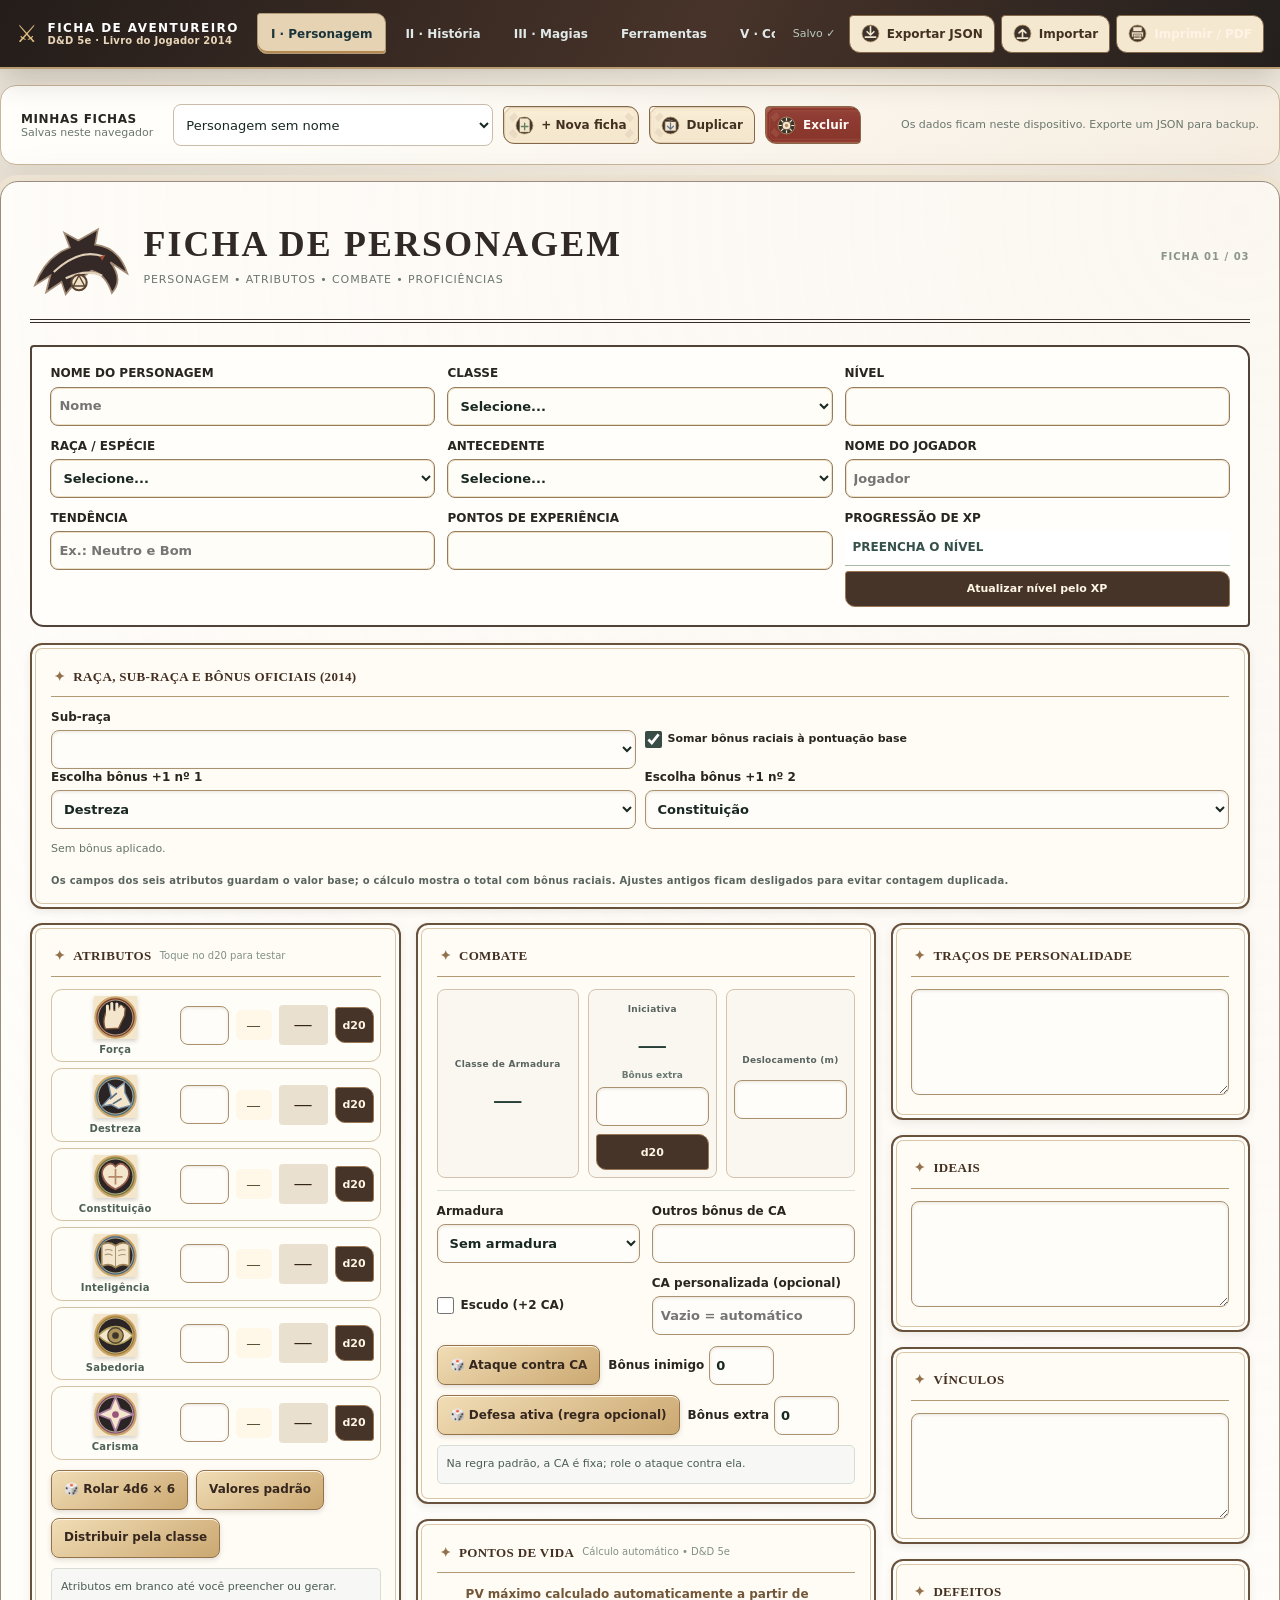
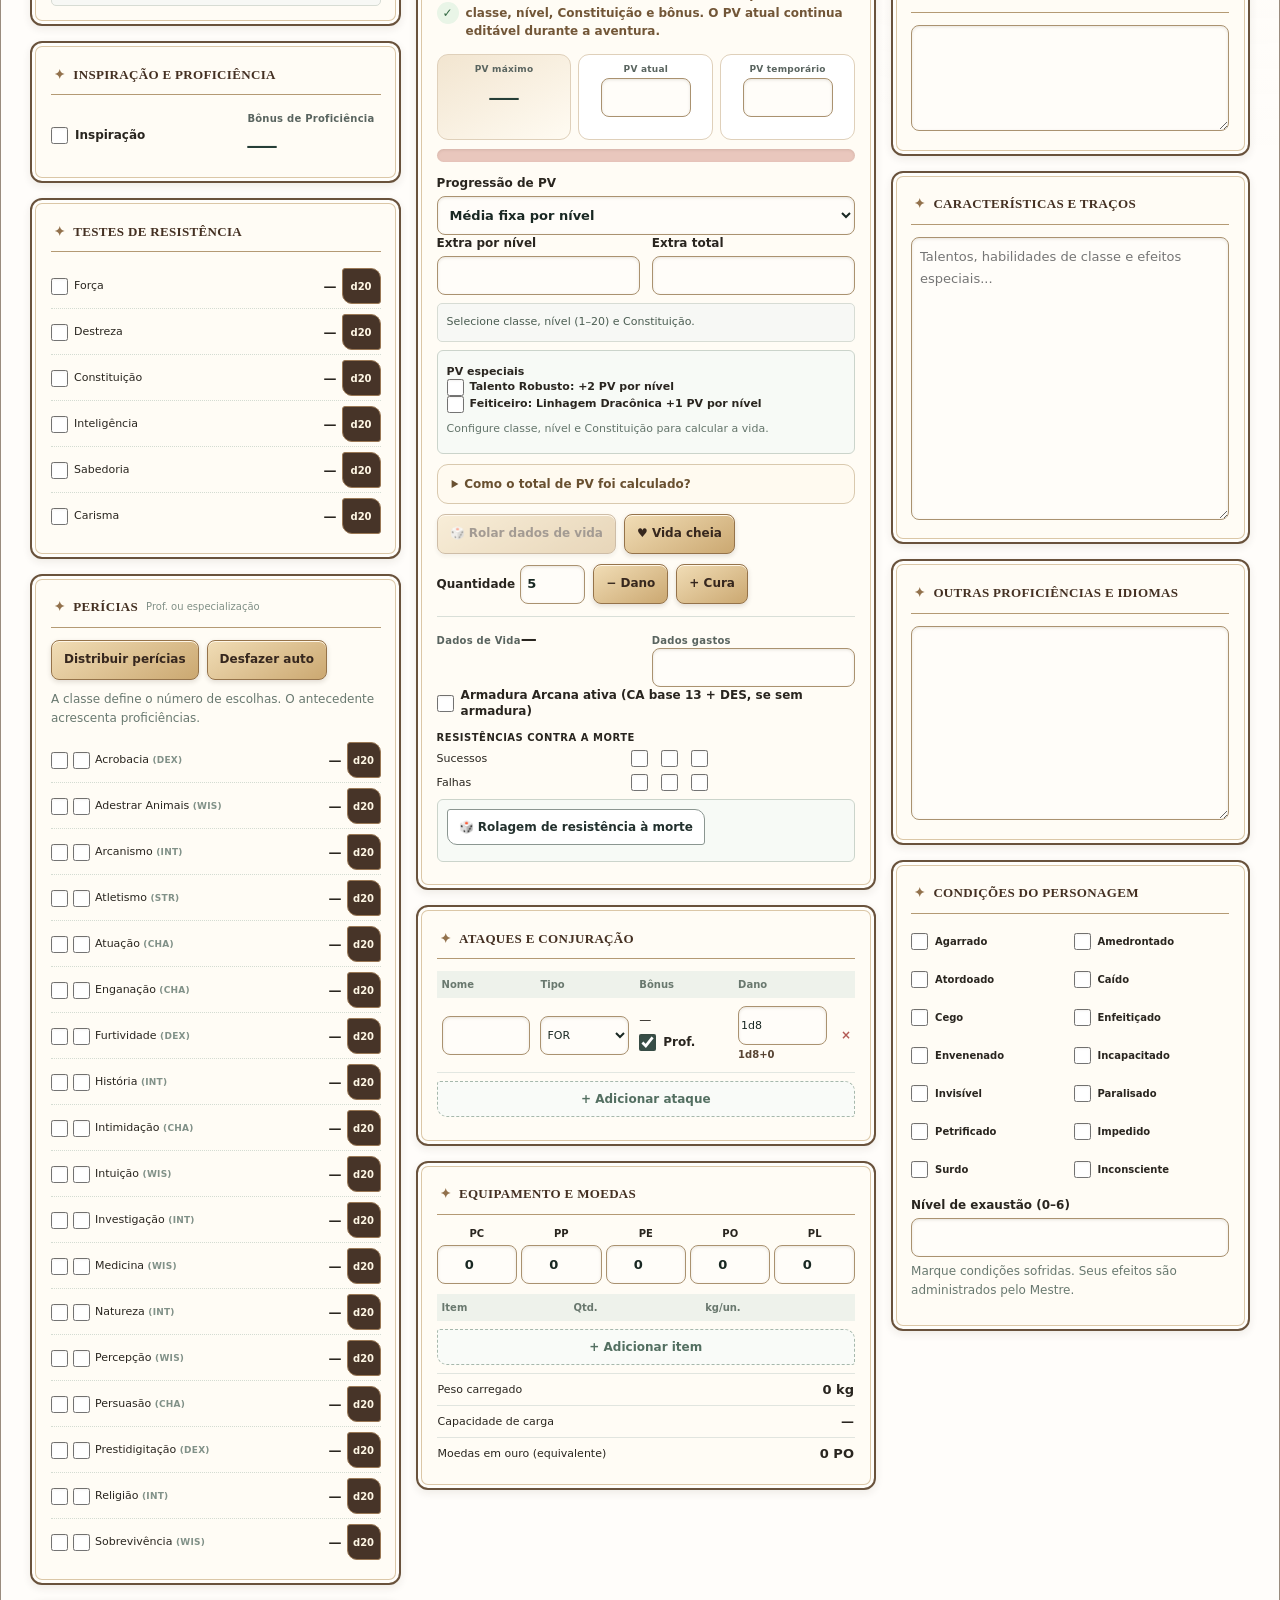
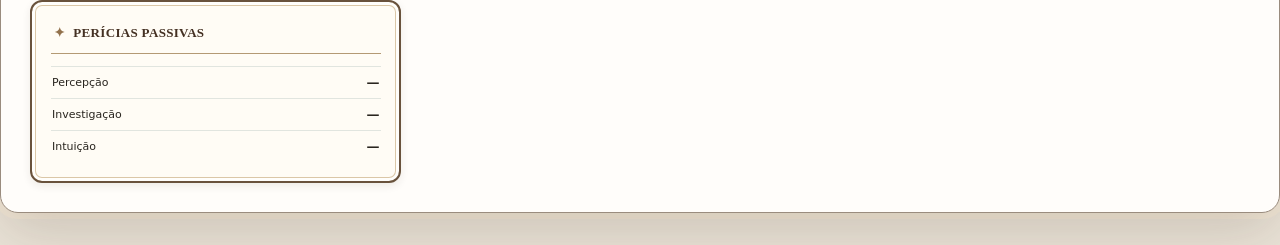
==== commit ba1ac2e8: "feat(ui): improve responsive fantasy sheet and explain automatic hit points" ====
--- a/src/index.html
+++ b/src/index.html
@@ -7,6 +7,85 @@
 <link rel="stylesheet" href="v6.css">
 <link rel="manifest" href="../manifest.webmanifest">
 <link rel="stylesheet" href="../assets/ui/theme-ai.css" media="screen">
+
+<style id="dnd-professional-ux">
+@media screen {
+ :root {--ux-ink:#29251f;--ux-fog:#766b60;--ux-gold:#aa7745;--ux-line:#dfd2bd;--ux-paper:#fffdf7}
+ html {scroll-padding-top:110px}
+ body {background:radial-gradient(ellipse at 65% 0%,#fff9ed 0%,transparent 62%),#ebe4d8;color:var(--ux-ink)}
+ .topbar {position:sticky;top:0;z-index:90;background:linear-gradient(115deg,#241d1a 0%,#473329 55%,#241f1d 100%);border-bottom:2px solid #b99c70;box-shadow:0 8px 32px #1b120c34;backdrop-filter:blur(18px);row-gap:12px}
+ .brand {min-width:185px}
+ .brand strong{font-size:12px;letter-spacing:.12em}
+ .brand small{color:#e9d5b7}
+ .topnav{display:flex;align-items:center;flex-wrap:nowrap;gap:5px;min-width:0;overflow-x:auto;scrollbar-width:thin}
+ .topnav button{flex-shrink:0;min-height:41px;border-radius:10px;padding:10px 13px;font-size:12px;font-weight:750;white-space:nowrap;transition:transform .15s,background .15s,color .15s}
+ .topnav button:hover{transform:translateY(-1px);background:#ffffff17}
+ .topnav button.active{background:#ebd4ac;color:#362519;border-color:#f6e1b9;box-shadow:inset 0 -2px 0 #b48a50}
+ .toolbar{gap:6px}.toolbar button{min-height:39px;white-space:nowrap}
+ .workspace{max-width:1440px;padding:18px 20px;border:1px solid #c8b59b;border-radius:16px;background:linear-gradient(135deg,#fffefa 20%,#f6ede0);box-shadow:0 12px 35px #54402d12;gap:10px}
+ .workspace select{min-height:42px;background:#fff}
+ .workspace-label b{font-size:12px}.workspace-label span{font-size:11px}
+ .workspace-tip{font-size:11px;line-height:1.45}
+ .sheet-page{max-width:1440px;padding:clamp(16px,2.3vw,30px);background:#fffdf7;border:1px solid #d4c6ae;border-radius:18px;box-shadow:0 22px 70px #47352120}
+ .sheet-heading{border-bottom:2px solid #a88d62;padding-bottom:18px;margin-bottom:22px}
+ .sheet-heading h1{font-size:clamp(24px,2.8vw,36px);letter-spacing:-.018em}
+ .sheet-heading p{font-size:11px;letter-spacing:.08em;line-height:1.5}
+ .panel,.v6-card,.v5-content .panel{border:1px solid #d6c8b1!important;border-radius:14px!important;outline:0!important;background:linear-gradient(150deg,#fffefb,#fdf8ef)!important;box-shadow:0 6px 18px #56412b0e!important;padding:clamp(12px,1.45vw,20px)}
+ .panel>h2{font-size:13px;letter-spacing:.025em;line-height:1.35;color:#483527;border-bottom:1px solid #dbccb6;padding-bottom:12px}
+ .sheet-col{gap:15px}.sheet-grid{gap:15px}.identity{border-radius:13px;border:1px solid #c9b69b;background:#fcf5e9;gap:12px;padding:18px}
+ label{font-size:12px;line-height:1.35;letter-spacing:0}
+ input:not([type=checkbox]),select,textarea{min-height:39px;background:#fffefa;border:1px solid #cbbda9;border-radius:8px;transition:border-color .15s,box-shadow .15s}
+ input:focus-visible,select:focus-visible,textarea:focus-visible,button:focus-visible{outline:2px solid #b68247;outline-offset:2px;box-shadow:0 0 0 4px #b6824722}
+ button{border-radius:9px;min-height:36px}
+ button:active{transform:scale(.97)}
+ .mini-tools{gap:8px}.helper{font-size:12px;line-height:1.6}.hint{font-size:10px;line-height:1.4}
+ .ability-row{min-height:60px;border-color:#dfcfba;border-radius:11px;background:#fffbf4;gap:7px}
+ .hp-panel{border-color:#a78162!important;position:relative;overflow:hidden}
+ .hp-panel>h2{color:#77502e}
+ .hp-panel .hp-grid>div{background:#fff;border-radius:11px;border:1px solid #dfd0ba;min-height:86px}
+ .hp-panel .hp-grid>div:first-child{background:linear-gradient(150deg,#f2e5d0,#fffbf2)}
+ .hp-track{height:13px;background:#e9c7bd;border-radius:999px;box-shadow:inset 0 1px 3px #4c2d1c20}
+ .hp-track>div{border-radius:999px;background:linear-gradient(90deg,#357b66,#72ba8f);transition:width .3s ease}
+ .hp-auto-label{display:flex;align-items:center;gap:7px;margin:0 0 13px;color:#725637;font-weight:720;font-size:12px;line-height:1.55}
+ .hp-auto-label::before{content:'✓';display:grid;place-items:center;background:#e9f5e7;color:#346943;font-size:12px;min-width:22px;height:22px;border-radius:50%}
+ .hp-details{margin-top:10px;border:1px solid #d9c9ae;border-radius:11px;background:#fffaf0;overflow:hidden}
+ .hp-details summary{cursor:pointer;padding:12px 14px;color:#695030;font-weight:750;font-size:12px;list-style-position:inside}
+ .hp-details[open] summary{border-bottom:1px solid #e3d5c1}
+ .hp-breakdown{padding:14px;font-size:12px;line-height:1.7;color:#4c453c;white-space:pre-line;overflow-wrap:anywhere}
+ .v5-nav,.v6-tabs{gap:7px}.v5-navbtn,.v5-step,.v6-tab{border-radius:9px;min-height:42px}
+ .v6-card h2{font-size:20px}.v6-header{border-radius:17px 17px 0 0}
+ .data-table{font-size:12px}.data-table th,.data-table td{padding:8px 5px}
+ .toast,.v6-toast{border-radius:12px;font-size:13px}
+}
+@media screen and (max-width:900px) {
+ .topbar{position:relative;display:flex;flex-direction:column;align-items:stretch;gap:10px;padding:13px}
+ .topnav{width:100%;order:2;padding-bottom:4px}
+ .toolbar{order:3;justify-content:flex-start}
+ .workspace{margin:12px;gap:9px}
+ .sheet-page{margin:0 12px 20px}
+}
+@media screen and (max-width:600px) {
+ .brand{min-width:0}
+ .topnav button{min-height:44px}
+ .toolbar{display:grid;grid-template-columns:repeat(3,minmax(0,1fr));width:100%}
+ .toolbar #saveStatus{grid-column:1/-1}
+ .toolbar button{font-size:10px;padding:8px 5px;min-width:0}
+ .workspace{padding:13px}
+ .workspace select{min-width:0;width:100%;flex-basis:100%;max-width:none}
+ .workspace .workspace-tip{width:100%;margin-left:0}
+ .sheet-page{padding:14px;margin:0 8px 16px}
+ .sheet-heading{gap:10px}
+ .sheet-heading h1{font-size:24px}
+ .panel{padding:13px!important}
+ .hp-grid{grid-template-columns:repeat(3,minmax(0,1fr))}
+ .hp-grid .big-input{max-width:100%}
+ .hp-panel .hp-grid>div{padding:8px 3px}
+ .hp-panel .big-num{font-size:23px}
+ .mini-tools button{min-height:42px}
+ .data-table{display:block;overflow-x:auto}
+}
+@media (prefers-reduced-motion:reduce){*,*::before,*::after{scroll-behavior:auto!important;animation-duration:.01ms!important;transition-duration:.01ms!important}}
+</style>
 </head>
 <body>
 <header class="topbar no-print">
@@ -44,9 +123,9 @@
     <div class="divider"></div><div class="grid-2"><label>Armadura<select data-field="armor" id="armor"></select></label><label>Outros bônus de CA<input data-field="acExtra" id="acExtra" type="number"></label><label class="checkbox-label"><input type="checkbox" data-field="shield" id="shield"> Escudo (+2 CA)</label><label>CA personalizada (opcional)<input type="number" data-field="acOverride" id="acOverride" placeholder="Vazio = automático"></label></div>
     <div class="mini-tools"><button id="rollEnemyAttack">🎲 Ataque contra CA</button><label class="inline-field">Bônus inimigo<input id="enemyBonus" type="number" value="0"></label></div><div class="mini-tools"><button id="rollDefense">🎲 Defesa ativa (regra opcional)</button><label class="inline-field">Bônus extra<input id="defenseExtra" type="number" value="0"></label></div><div id="acResult" class="results">Na regra padrão, a CA é fixa; role o ataque contra ela.</div>
    </article>
-   <article class="panel hp-panel"><h2>Pontos de Vida <span class="hint">Automáticos pela classe e nível</span></h2><div class="hp-grid"><div><small>PV máximo</small><output id="hpMax" class="big-num">—</output></div><div><small>PV atual</small><input data-field="hpCurrent" type="number" id="hpCurrent" min="0" class="big-input"></div><div><small>PV temporário</small><input data-field="hpTemp" type="number" id="hpTemp" min="0" class="big-input"></div></div><div class="hp-track"><div id="hpBar"></div></div>
+   <article class="panel hp-panel"><h2>Pontos de Vida <span class="hint">Cálculo automático • D&D 5e</span></h2><p class="hp-auto-label no-print">PV máximo calculado automaticamente a partir de classe, nível, Constituição e bônus. O PV atual continua editável durante a aventura.</p><div class="hp-grid"><div><small>PV máximo</small><output id="hpMax" class="big-num">—</output></div><div><small>PV atual</small><input data-field="hpCurrent" type="number" id="hpCurrent" min="0" class="big-input"></div><div><small>PV temporário</small><input data-field="hpTemp" type="number" id="hpTemp" min="0" class="big-input"></div></div><div class="hp-track"><div id="hpBar"></div></div>
     <label>Progressão de PV<select data-field="hpMethod" id="hpMethod"><option value="average">Média fixa por nível</option><option value="rolled">Rolagens dos Dados de Vida por nível</option></select></label><div class="grid-2"><label>Extra por nível<input type="number" data-field="hpPerLevel" id="hpPerLevel"></label><label>Extra total<input type="number" data-field="hpExtra" id="hpExtra"></label></div>
-    <div id="hpFormula" class="results">Defina classe, nível e Constituição.</div><div class="mini-tools"><button id="rollHp">🎲 Rolar dados de vida</button><button id="restoreHp">♥ Vida cheia</button></div>
+    <div id="hpFormula" class="results">Defina classe, nível e Constituição.</div><details class="hp-details no-print"><summary>Como o total de PV foi calculado?</summary><div id="hpBreakdown" class="hp-breakdown" aria-live="polite">Selecione classe, nível e Constituição para ver o detalhamento.</div></details><div class="mini-tools"><button id="rollHp">🎲 Rolar dados de vida</button><button id="restoreHp">♥ Vida cheia</button></div>
     <div class="mini-tools"><label class="inline-field">Quantidade<input id="damageAmount" type="number" min="1" value="5"></label><button id="damageBtn">− Dano</button><button id="healBtn">+ Cura</button></div>
     <div class="divider"></div><div class="grid-2"><div><small>Dados de Vida</small><strong id="hitDice">—</strong></div><div><small>Dados gastos</small><input data-field="hitDiceSpent" id="hitDiceSpent" type="number" min="0"></div></div>
     <label class="checkbox-label"><input id="mageArmor" type="checkbox" data-field="mageArmor"> Armadura Arcana ativa (CA base 13 + DES, se sem armadura)</label><h3>Resistências contra a morte</h3><div class="death-wrap"><span>Sucessos</span><div id="deathSuccess"></div><span>Falhas</span><div id="deathFailure"></div></div>
--- a/assets/ui/theme-ai.css
+++ b/assets/ui/theme-ai.css
@@ -13,9 +13,9 @@
 #sheet .ability-mod{background:#eae0d0;color:#352619}
 #sheet .tiny{background:#473428;border-color:#9a7855;color:#fff7e5}
 #sheet .tiny:hover{background:#77563c}
-.toolbar #btnExport,.toolbar #btnImport,.toolbar #btnPrint,#btnNew,#btnDuplicate,#btnDelete{display:inline-flex;align-items:center;justify-content:center;gap:7px;min-height:37px;background-color:#f4e8d1;background-image:linear-gradient(#fff6e4c0,#fff6e4c0),url('./button-gold.webp');background-size:cover;border:1px solid #846848;border-radius:4px 11px 4px 11px;color:#423020}
-.toolbar #btnPrint{color:#fff3e6;background-image:linear-gradient(#302117a8,#302117a8),url('./button-ink.webp')}
-#btnDelete{color:#fff9f5;background-image:linear-gradient(#8c3227bb,#8c3227bb),url('./button-danger.webp')}
+.toolbar #btnExport,.toolbar #btnImport,.toolbar #btnPrint,#btnNew,#btnDuplicate,#btnDelete{display:inline-flex;align-items:center;justify-content:center;gap:7px;min-height:37px;background-color:#f4e8d1;background-image:linear-gradient(#fff6e4c0,#fff6e4c0),url('./button-gold.svg');background-size:cover;border:1px solid #846848;border-radius:4px 11px 4px 11px;color:#423020}
+.toolbar #btnPrint{color:#fff3e6;background-image:linear-gradient(#302117a8,#302117a8),url('./button-ink.svg')}
+#btnDelete{color:#fff9f5;background-image:linear-gradient(#8c3227bb,#8c3227bb),url('./button-danger.svg')}
 .toolbar #btnExport::before,.toolbar #btnImport::before,.toolbar #btnPrint::before,#btnNew::before,#btnDuplicate::before,#btnDelete::before{content:"";width:19px;height:20px;flex:0 0 auto;display:inline-block;background-position:center;background-repeat:no-repeat;background-size:contain}
 #class-studio .cs-card{border-color:#bd965f80}
 #class-studio .cs-art{background-color:#202127;isolation:isolate}
@@ -24,35 +24,136 @@
 #class-studio .cs-art-label{z-index:4}
 #class-studio .cs-medallion{overflow:hidden}
 #class-studio .cs-medallion:before{content:"";position:absolute;inset:1px;border-radius:50%;background-repeat:no-repeat;background-size:cover;background-position:center;pointer-events:none}
-#class-studio .cs-pick{background-image:linear-gradient(#d9ba7c85,#d9ba7c85),url('./button-gold.webp');background-size:100% 100%}
-#class-studio .cs-learn{background-image:linear-gradient(#22201ec2,#22201ec2),url('./button-ink.webp');background-size:100% 100%}
+#class-studio .cs-pick{background-image:linear-gradient(#d9ba7c85,#d9ba7c85),url('./button-gold.svg');background-size:100% 100%}
+#class-studio .cs-learn{background-image:linear-gradient(#22201ec2,#22201ec2),url('./button-ink.svg');background-size:100% 100%}
 #class-studio .cs-card:hover .cs-art:before{filter:saturate(1.13) contrast(1.05)}
 #sheet .mini-tools button{border-color:#b39b73}
 }
-@media screen{#sheet .ability-row:nth-child(1) label:before{background-image:url('./ability-str.webp')}}
-@media screen{#sheet .ability-row:nth-child(2) label:before{background-image:url('./ability-dex.webp')}}
-@media screen{#sheet .ability-row:nth-child(3) label:before{background-image:url('./ability-con.webp')}}
-@media screen{#sheet .ability-row:nth-child(4) label:before{background-image:url('./ability-int.webp')}}
-@media screen{#sheet .ability-row:nth-child(5) label:before{background-image:url('./ability-wis.webp')}}
-@media screen{#sheet .ability-row:nth-child(6) label:before{background-image:url('./ability-cha.webp')}}
-@media screen{#class-studio .cs-card[data-class="barbarian"] .cs-art:before{background-image:url('./banner-barbarian.webp')}#class-studio .cs-card[data-class="barbarian"] .cs-medallion:before{background-image:url('./class-barbarian.webp')}}
-@media screen{#class-studio .cs-card[data-class="bard"] .cs-art:before{background-image:url('./banner-bard.webp')}#class-studio .cs-card[data-class="bard"] .cs-medallion:before{background-image:url('./class-bard.webp')}}
-@media screen{#class-studio .cs-card[data-class="warlock"] .cs-art:before{background-image:url('./banner-warlock.webp')}#class-studio .cs-card[data-class="warlock"] .cs-medallion:before{background-image:url('./class-warlock.webp')}}
-@media screen{#class-studio .cs-card[data-class="cleric"] .cs-art:before{background-image:url('./banner-cleric.webp')}#class-studio .cs-card[data-class="cleric"] .cs-medallion:before{background-image:url('./class-cleric.webp')}}
-@media screen{#class-studio .cs-card[data-class="druid"] .cs-art:before{background-image:url('./banner-druid.webp')}#class-studio .cs-card[data-class="druid"] .cs-medallion:before{background-image:url('./class-druid.webp')}}
-@media screen{#class-studio .cs-card[data-class="sorcerer"] .cs-art:before{background-image:url('./banner-sorcerer.webp')}#class-studio .cs-card[data-class="sorcerer"] .cs-medallion:before{background-image:url('./class-sorcerer.webp')}}
-@media screen{#class-studio .cs-card[data-class="fighter"] .cs-art:before{background-image:url('./banner-fighter.webp')}#class-studio .cs-card[data-class="fighter"] .cs-medallion:before{background-image:url('./class-fighter.webp')}}
-@media screen{#class-studio .cs-card[data-class="rogue"] .cs-art:before{background-image:url('./banner-rogue.webp')}#class-studio .cs-card[data-class="rogue"] .cs-medallion:before{background-image:url('./class-rogue.webp')}}
-@media screen{#class-studio .cs-card[data-class="wizard"] .cs-art:before{background-image:url('./banner-wizard.webp')}#class-studio .cs-card[data-class="wizard"] .cs-medallion:before{background-image:url('./class-wizard.webp')}}
-@media screen{#class-studio .cs-card[data-class="monk"] .cs-art:before{background-image:url('./banner-monk.webp')}#class-studio .cs-card[data-class="monk"] .cs-medallion:before{background-image:url('./class-monk.webp')}}
-@media screen{#class-studio .cs-card[data-class="paladin"] .cs-art:before{background-image:url('./banner-paladin.webp')}#class-studio .cs-card[data-class="paladin"] .cs-medallion:before{background-image:url('./class-paladin.webp')}}
-@media screen{#class-studio .cs-card[data-class="ranger"] .cs-art:before{background-image:url('./banner-ranger.webp')}#class-studio .cs-card[data-class="ranger"] .cs-medallion:before{background-image:url('./class-ranger.webp')}}
-@media screen{.toolbar #btnExport:before{background-image:url('./action-export.webp')}}
-@media screen{.toolbar #btnImport:before{background-image:url('./action-import.webp')}}
-@media screen{.toolbar #btnPrint:before{background-image:url('./action-print.webp')}}
-@media screen{#btnNew:before{background-image:url('./action-new.webp')}}
-@media screen{#btnDuplicate:before{background-image:url('./action-load.webp')}}
-@media screen{#btnDelete:before{background-image:url('./action-settings.webp')}}
-@media screen and (max-width:750px){#sheet .ability-row label:before{width:32px;height:32px}#class-studio .cs-art{height:185px}}@media screen and (max-width:400px){#sheet .ability-row label:before{width:28px;height:28px}#sheet .ability-row{grid-template-columns:minmax(65px,1fr) 39px 29px 42px 35px}}
+@media screen{#sheet .ability-row:nth-child(1) label:before{background-image:url('./ability-str.svg'),url('./ability-icons.svg');background-size:contain,600% 100%;background-position:center,0% center}}
+@media screen{#sheet .ability-row:nth-child(2) label:before{background-image:url('./ability-dex.svg'),url('./ability-icons.svg');background-size:contain,600% 100%;background-position:center,20% center}}
+@media screen{#sheet .ability-row:nth-child(3) label:before{background-image:url('./ability-con.svg'),url('./ability-icons.svg');background-size:contain,600% 100%;background-position:center,40% center}}
+@media screen{#sheet .ability-row:nth-child(4) label:before{background-image:url('./ability-int.svg'),url('./ability-icons.svg');background-size:contain,600% 100%;background-position:center,60% center}}
+@media screen{#sheet .ability-row:nth-child(5) label:before{background-image:url('./ability-wis.svg'),url('./ability-icons.svg');background-size:contain,600% 100%;background-position:center,80% center}}
+@media screen{#sheet .ability-row:nth-child(6) label:before{background-image:url('./ability-cha.svg'),url('./ability-icons.svg');background-size:contain,600% 100%;background-position:center,100% center}}
+@media screen{#class-studio .cs-card[data-class="barbarian"] .cs-art:before{background-image:url('./class-banners.svg');background-size:300% 400%;background-position:0% 0%}#class-studio .cs-card[data-class="barbarian"] .cs-medallion:before{background-image:url('./class-barbarian.svg')}}
+@media screen{#class-studio .cs-card[data-class="bard"] .cs-art:before{background-image:url('./class-banners.svg');background-size:300% 400%;background-position:50% 0%}#class-studio .cs-card[data-class="bard"] .cs-medallion:before{background-image:url('./class-bard.svg')}}
+@media screen{#class-studio .cs-card[data-class="warlock"] .cs-art:before{background-image:url('./class-banners.svg');background-size:300% 400%;background-position:100% 0%}#class-studio .cs-card[data-class="warlock"] .cs-medallion:before{background-image:url('./class-warlock.svg')}}
+@media screen{#class-studio .cs-card[data-class="cleric"] .cs-art:before{background-image:url('./class-banners.svg');background-size:300% 400%;background-position:0% 33.333333333333336%}#class-studio .cs-card[data-class="cleric"] .cs-medallion:before{background-image:url('./class-cleric.svg')}}
+@media screen{#class-studio .cs-card[data-class="druid"] .cs-art:before{background-image:url('./class-banners.svg');background-size:300% 400%;background-position:50% 33.333333333333336%}#class-studio .cs-card[data-class="druid"] .cs-medallion:before{background-image:url('./class-druid.svg')}}
+@media screen{#class-studio .cs-card[data-class="sorcerer"] .cs-art:before{background-image:url('./class-banners.svg');background-size:300% 400%;background-position:100% 33.333333333333336%}#class-studio .cs-card[data-class="sorcerer"] .cs-medallion:before{background-image:url('./class-sorcerer.svg')}}
+@media screen{#class-studio .cs-card[data-class="fighter"] .cs-art:before{background-image:url('./class-banners.svg');background-size:300% 400%;background-position:0% 66.66666666666667%}#class-studio .cs-card[data-class="fighter"] .cs-medallion:before{background-image:url('./class-fighter.svg')}}
+@media screen{#class-studio .cs-card[data-class="rogue"] .cs-art:before{background-image:url('./class-banners.svg');background-size:300% 400%;background-position:50% 66.66666666666667%}#class-studio .cs-card[data-class="rogue"] .cs-medallion:before{background-image:url('./class-rogue.svg')}}
+@media screen{#class-studio .cs-card[data-class="wizard"] .cs-art:before{background-image:url('./class-banners.svg');background-size:300% 400%;background-position:100% 66.66666666666667%}#class-studio .cs-card[data-class="wizard"] .cs-medallion:before{background-image:url('./class-wizard.svg')}}
+@media screen{#class-studio .cs-card[data-class="monk"] .cs-art:before{background-image:url('./class-banners.svg');background-size:300% 400%;background-position:0% 100%}#class-studio .cs-card[data-class="monk"] .cs-medallion:before{background-image:url('./class-monk.svg')}}
+@media screen{#class-studio .cs-card[data-class="paladin"] .cs-art:before{background-image:url('./class-banners.svg');background-size:300% 400%;background-position:50% 100%}#class-studio .cs-card[data-class="paladin"] .cs-medallion:before{background-image:url('./class-paladin.svg')}}
+@media screen{#class-studio .cs-card[data-class="ranger"] .cs-art:before{background-image:url('./class-banners.svg');background-size:300% 400%;background-position:100% 100%}#class-studio .cs-card[data-class="ranger"] .cs-medallion:before{background-image:url('./class-ranger.svg')}}
+@media screen{.toolbar #btnExport:before{background-image:url('./action-export.svg')}}
+@media screen{.toolbar #btnImport:before{background-image:url('./action-import.svg')}}
+@media screen{.toolbar #btnPrint:before{background-image:url('./action-print.svg')}}
+@media screen{#btnNew:before{background-image:url('./action-new.svg')}}
+@media screen{#btnDuplicate:before{background-image:url('./action-load.svg')}}
+@media screen{#btnDelete:before{background-image:url('./action-settings.svg')}}
+@media screen and (max-width:750px){.topbar{display:grid!important;grid-template-columns:minmax(0,1fr);row-gap:8px;padding:11px 12px}.topbar .brand{min-width:0!important}.topbar .topnav{display:flex!important;flex:0 0 auto!important;flex-wrap:nowrap!important;width:100%;max-width:100%;overflow-x:auto;overscroll-behavior-inline:contain;scrollbar-width:thin;-webkit-overflow-scrolling:touch;padding-bottom:5px}.topbar .topnav .tab{flex:0 0 auto!important;white-space:nowrap;padding:8px 11px}.topbar .toolbar{width:100%;gap:6px}#sheet .ability-row label:before{width:32px;height:32px}#class-studio .cs-art{height:185px}}@media screen and (max-width:400px){#sheet .ability-row label:before{width:28px;height:28px}#sheet .ability-row{grid-template-columns:minmax(65px,1fr) 39px 29px 42px 35px}}
 @media print{#sheet .ability-row label:before,#class-studio .cs-art:before,#class-studio .cs-medallion:before{content:none!important}.sheet-page,.panel{background-image:none!important;outline:none!important}}
 @media(prefers-reduced-motion:reduce){#class-studio .cs-card:hover{transform:none!important}}
+
+/* Vetores reais para painéis, ícones e botões; impressão mantém folha branca. */
+@media screen{
+#sheet .panel,#story .panel,#spells .panel{
+ background-color:#fffaf0;background-image:url('./panel-frame.svg');background-size:100% 100%;background-repeat:no-repeat;
+}
+#sheet input,#sheet select,#sheet textarea,#story input,#story select,#story textarea,#spells input,#spells select,#spells textarea{
+ background-color:#fffdf8;border:1px solid #967b5c;box-shadow:inset 0 0 0 1px #ede0c9;
+}
+#story .portrait-art{position:relative}
+#story .portrait-art::after{content:"";position:absolute;inset:0;pointer-events:none;border:8px solid #af8b57;border-radius:8px;box-shadow:inset 0 0 0 3px #f5e8cf,inset 0 0 0 5px #4e3b2a}
+#class-studio .cs-art svg{opacity:.10}
+#sheet .mini-tools button,#story .mini-tools button,#spells .mini-tools button{background-image:url('./button-paper.svg');background-size:100% 100%}
+}
+@media print{#sheet .panel,#story .panel,#spells .panel{background-image:none!important}#story .portrait-art::after{display:none!important}}
+
+
+/* Responsive vector layout v2: no stretched decorative panels across controls. */
+@media screen{
+#sheet .panel,#story .panel,#spells .panel{
+  background:#fffcf5!important;border:2px solid #69523c!important;border-radius:12px!important;outline:none!important;
+  box-shadow:inset 0 0 0 3px #fffefb,inset 0 0 0 4px #dbc7a7,0 3px 9px #35211215!important;position:relative
+}
+#sheet .panel>h2,#story .panel>h2,#spells .panel>h2{
+ position:relative;z-index:1;padding:4px 3px 11px!important;border-bottom:1px solid #b49a74!important;
+ line-height:1.35;min-width:0;display:flex;flex-wrap:wrap;gap:5px 8px;justify-content:flex-start;overflow-wrap:anywhere
+}
+#sheet .panel input,#sheet .panel textarea,#sheet .panel select,#story .panel input,#story .panel textarea,#story .panel select,#spells .panel input,#spells .panel textarea,#spells .panel select{
+ background:#fffdf9!important;background-image:none!important;border:1px solid #aa9270;
+ box-shadow:inset 0 1px 3px #3e2d1720!important
+}
+#sheet .mini-tools button,#story .mini-tools button,#spells .mini-tools button,#class-studio .cs-actions button{
+ background-image:none!important;border-radius:8px!important;min-height:40px;padding:9px 12px!important;
+ text-shadow:none!important;white-space:normal;overflow-wrap:anywhere;line-height:1.3
+}
+#sheet .mini-tools button,#story .mini-tools button,#spells .mini-tools button{
+ background:linear-gradient(150deg,#f1ddb6,#cba871)!important;border:1px solid #95734a!important;color:#36271e!important;
+ box-shadow:inset 0 1px #fff7e7,0 2px 5px #30201525!important
+}
+#class-studio .cs-actions button.cs-pick{
+ background:#daba80!important;background-image:none!important;color:#2b211c!important;
+ border:1px solid #d9be86!important;box-shadow:inset 0 1px 0 #fff3d2,0 2px 6px #0004!important;font-weight:800!important
+}
+#class-studio .cs-actions button.cs-pick:hover{background:#efd69c!important}
+#class-studio .cs-actions button.cs-learn{
+ background:#2d251f!important;background-image:none!important;color:#f3e4c8!important;border:1px solid #ad906a!important
+}
+#class-studio .cs-actions button.cs-learn:hover{background:#493a31!important}
+#sheet .sheet-heading::after,#story .sheet-heading::after,#spells .sheet-heading::after{background-image:none!important;content:none!important}
+#class-studio .cs-art>svg{display:none!important}
+#class-studio .cs-art::before{
+ background-size:cover!important;background-position:center!important;background-repeat:no-repeat!important;
+ opacity:1!important;filter:none!important;inset:0!important
+}
+#class-studio .cs-art::after{background:linear-gradient(180deg,transparent 72%,#152029b0)!important}
+#class-studio .cs-medallion::before{background-size:contain!important}
+#class-studio .cs-card{isolation:isolate;min-width:0}
+#class-studio .cs-card .cs-body{position:relative;z-index:1}
+#story .portrait-art{background-size:contain!important;background-position:center!important;background-repeat:no-repeat!important}
+#story .portrait-art::after{content:none!important}
+.toolbar button{background-image:none!important;white-space:normal}
+}
+@media screen and (max-width:700px){
+#sheet .panel,#story .panel,#spells .panel{
+ box-shadow:inset 0 0 0 2px #fffefb,inset 0 0 0 3px #dccbab,0 2px 7px #2e1d1011!important
+}
+#sheet .panel{padding:12px!important}
+#sheet .panel>h2,#story .panel>h2,#spells .panel>h2{
+ font-size:13px!important;letter-spacing:.025em!important;text-align:left!important
+}
+#class-studio .cs-art{height:194px!important}
+#class-studio .cs-card{border-radius:10px!important}
+#class-studio .cs-actions{grid-template-columns:repeat(2,minmax(0,1fr))!important}
+#class-studio .cs-actions button{font-size:12px!important;min-width:0;max-width:100%;padding:11px 7px!important}
+#sheet .mini-tools button,#story .mini-tools button,#spells .mini-tools button{padding:9px 10px!important}
+#sheet .ability-row label::before{flex-shrink:0;width:34px!important;height:34px!important}
+#sheet .ability-row{grid-template-columns:minmax(62px,1fr) 39px 30px 43px 42px!important;column-gap:4px!important;align-items:center}
+}
+@media screen and (max-width:390px){
+#sheet .ability-row{grid-template-columns:minmax(59px,1fr) 38px 29px 39px 38px!important;gap:3px!important}
+#sheet .ability-row label{font-size:10px!important}
+#sheet .ability-row label::before{width:31px!important;height:31px!important}
+}
+@media print{
+#sheet .panel,#story .panel,#spells .panel{background:white!important;border:1px solid #333!important;box-shadow:none!important;outline:none!important}
+#class-studio{display:none!important}
+#sheet .panel>h2,#story .panel>h2,#spells .panel>h2{padding:0!important}
+}
+
+@media screen{#class-studio .cs-card[data-class="barbarian"] .cs-art::before{background-image:url('./banner-barbarian.svg')!important}}
+@media screen{#class-studio .cs-card[data-class="bard"] .cs-art::before{background-image:url('./banner-bard.svg')!important}}
+@media screen{#class-studio .cs-card[data-class="warlock"] .cs-art::before{background-image:url('./banner-warlock.svg')!important}}
+@media screen{#class-studio .cs-card[data-class="cleric"] .cs-art::before{background-image:url('./banner-cleric.svg')!important}}
+@media screen{#class-studio .cs-card[data-class="druid"] .cs-art::before{background-image:url('./banner-druid.svg')!important}}
+@media screen{#class-studio .cs-card[data-class="sorcerer"] .cs-art::before{background-image:url('./banner-sorcerer.svg')!important}}
+@media screen{#class-studio .cs-card[data-class="fighter"] .cs-art::before{background-image:url('./banner-fighter.svg')!important}}
+@media screen{#class-studio .cs-card[data-class="rogue"] .cs-art::before{background-image:url('./banner-rogue.svg')!important}}
+@media screen{#class-studio .cs-card[data-class="wizard"] .cs-art::before{background-image:url('./banner-wizard.svg')!important}}
+@media screen{#class-studio .cs-card[data-class="monk"] .cs-art::before{background-image:url('./banner-monk.svg')!important}}
+@media screen{#class-studio .cs-card[data-class="paladin"] .cs-art::before{background-image:url('./banner-paladin.svg')!important}}
+@media screen{#class-studio .cs-card[data-class="ranger"] .cs-art::before{background-image:url('./banner-ranger.svg')!important}}
